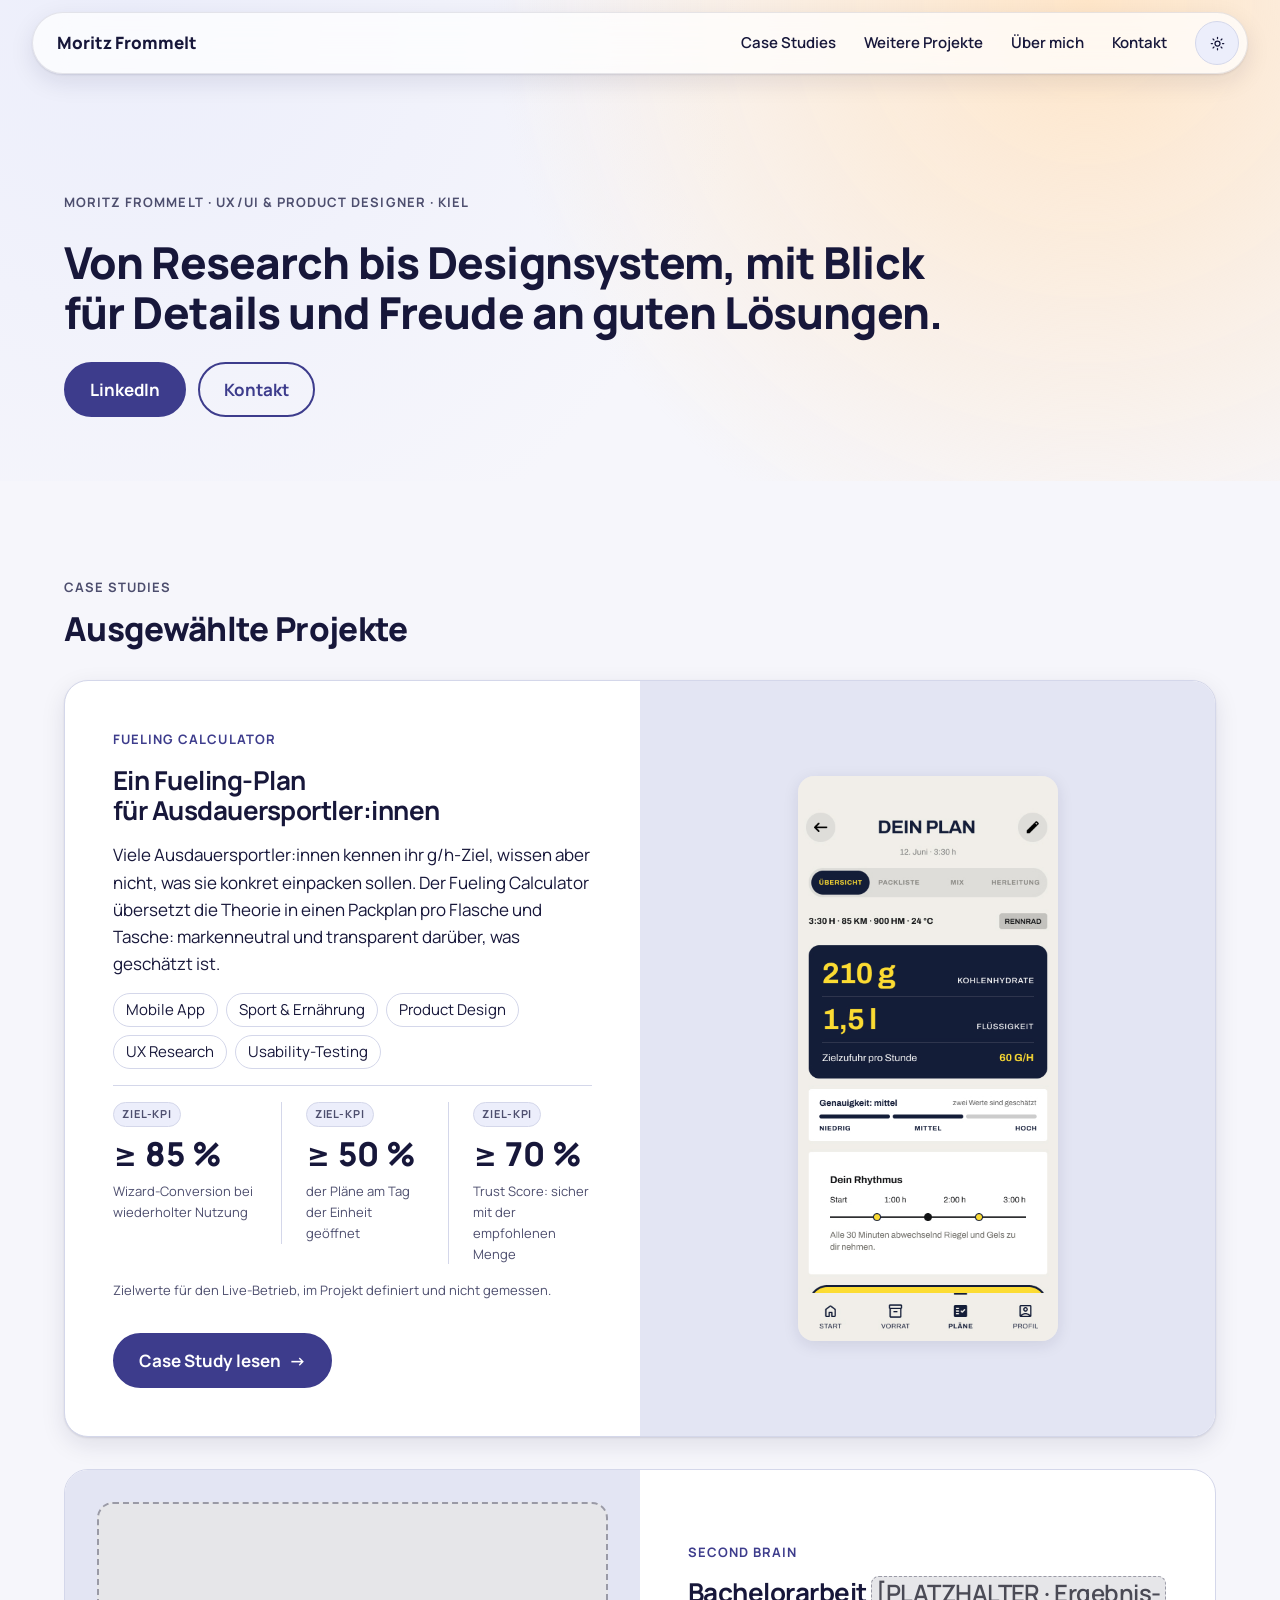
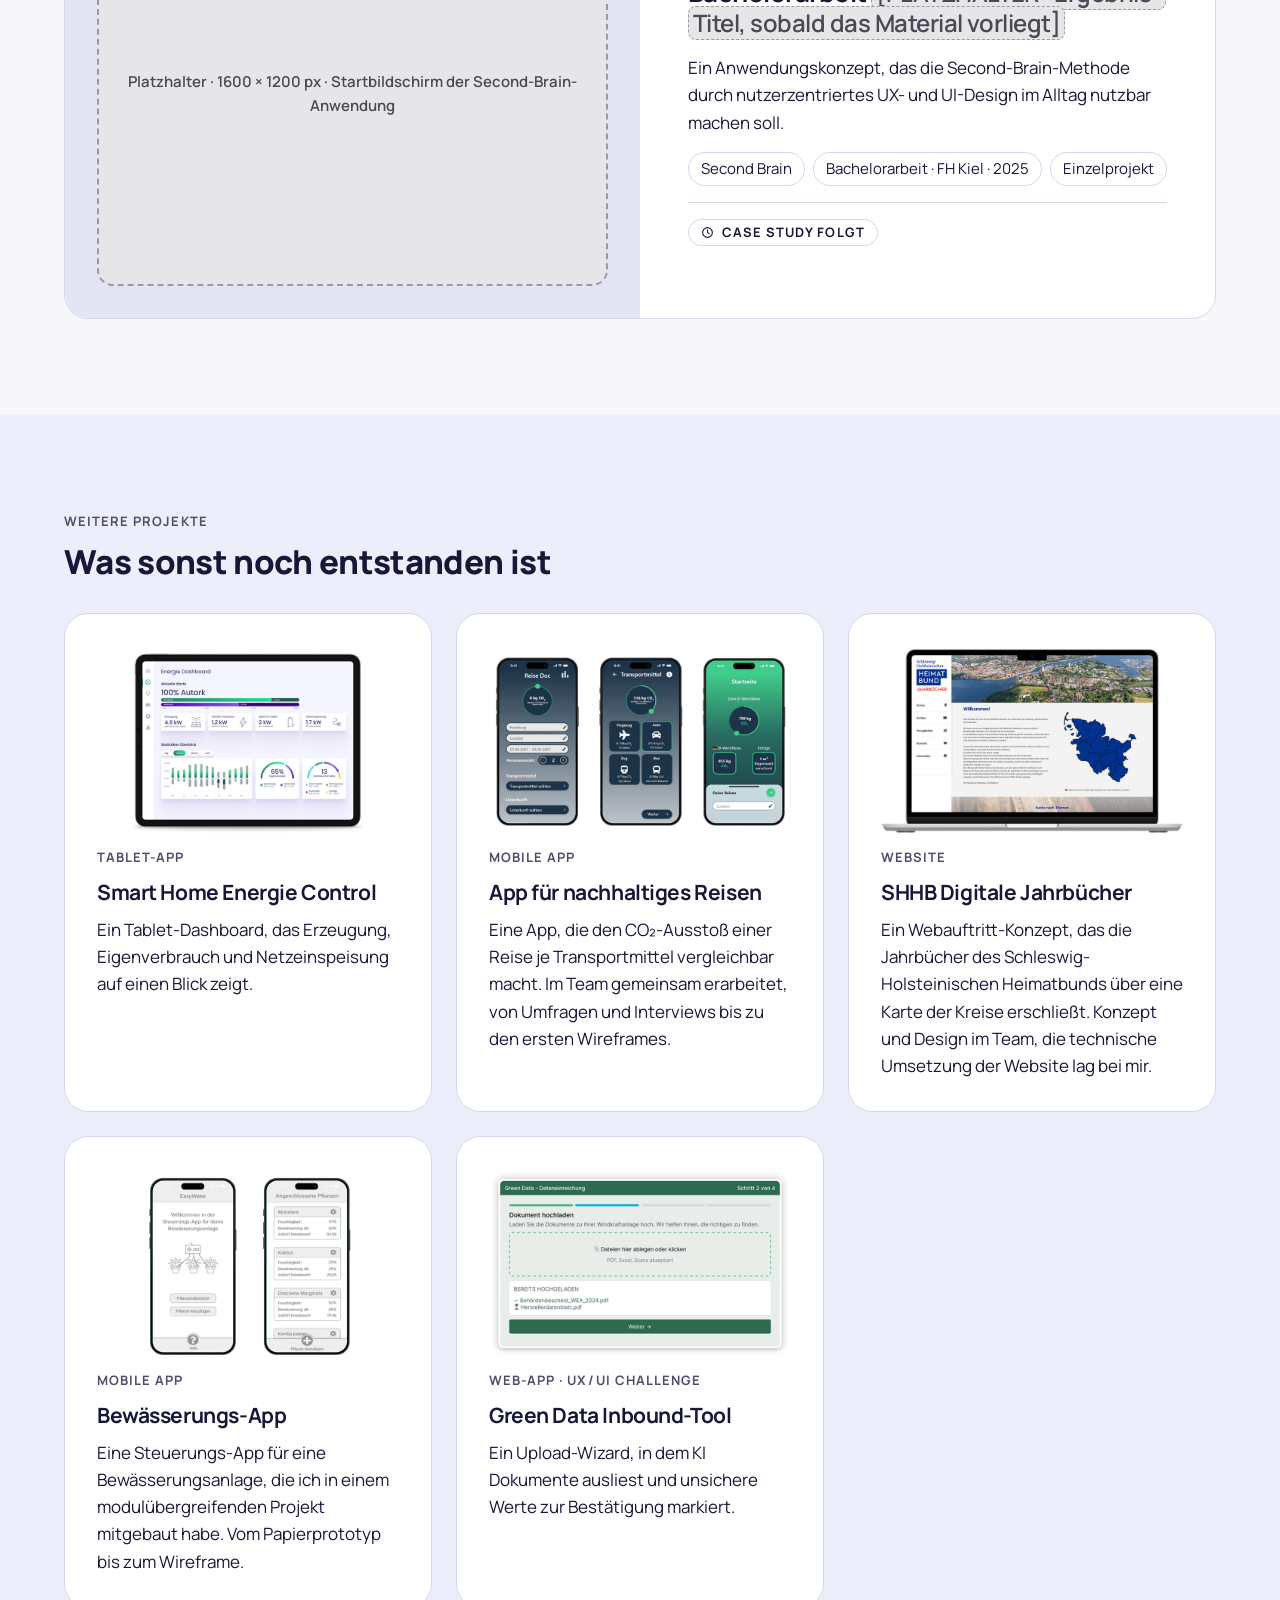
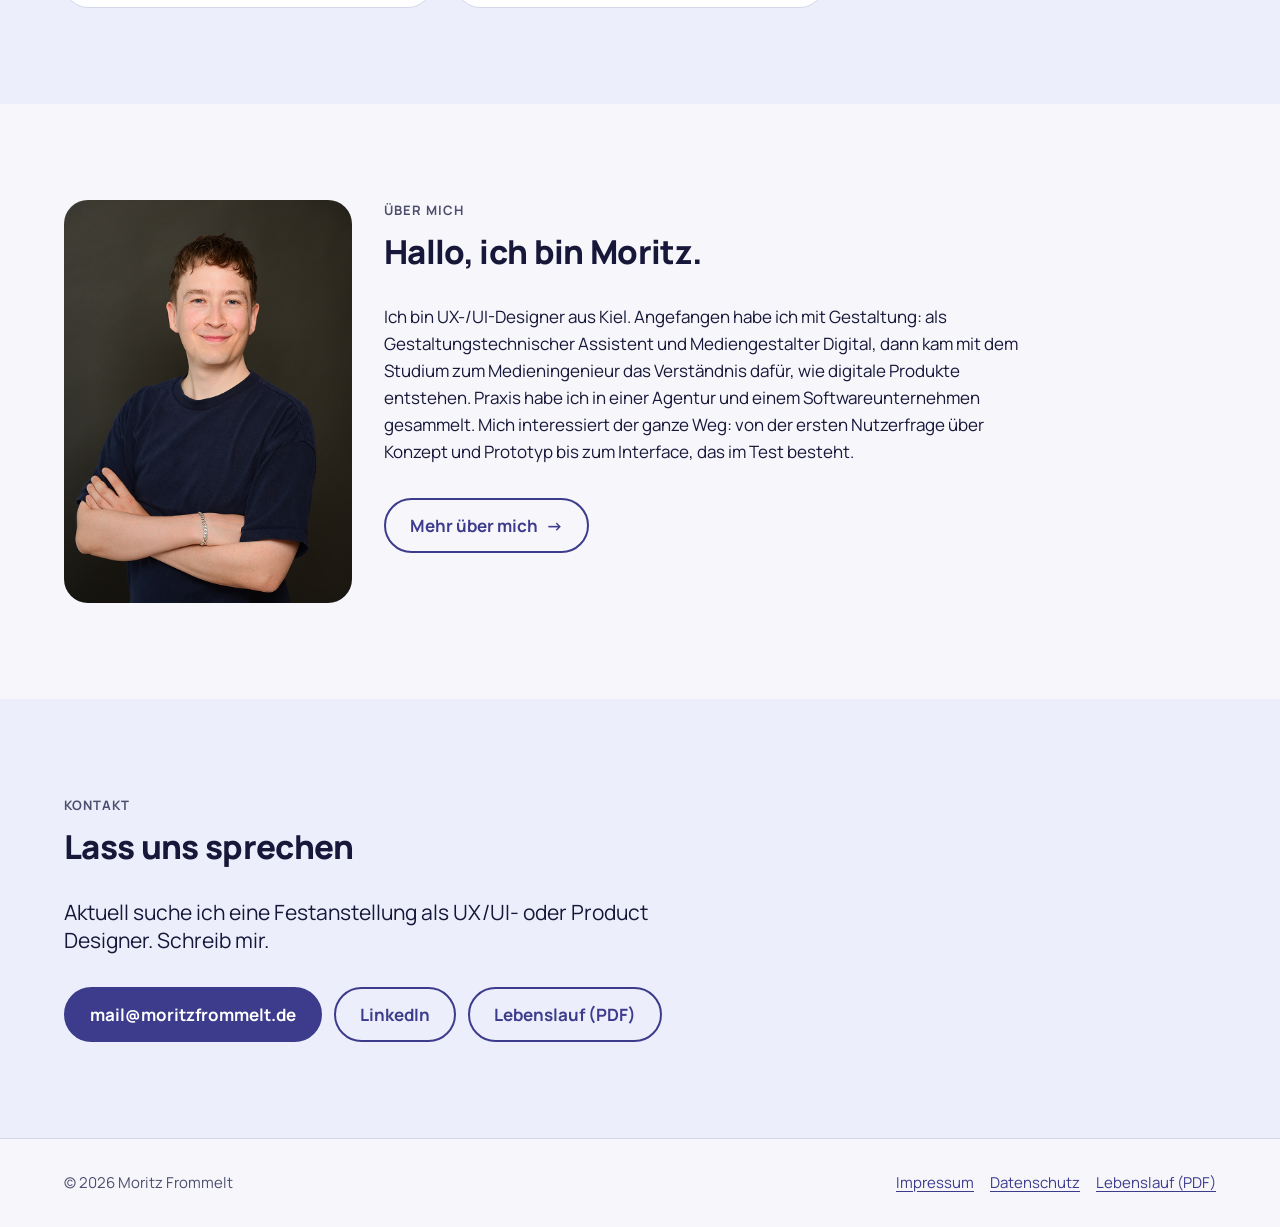
==== index.html @ ea1c7a01 "Erster Uploade" ====
<!doctype html>
<html lang="de">
<head>
  <meta charset="utf-8">
  <meta name="viewport" content="width=device-width, initial-scale=1">
  <title>UX/UI & Product Designer aus Kiel</title>
  <meta name="description" content="Portfolio von Moritz Frommelt, UX/UI- und Product Designer aus Kiel: Case Study Fueling Calculator, Bachelorarbeit Second Brain und weitere Arbeiten.">
  <meta name="color-scheme" content="light dark">
  <link rel="stylesheet" href="style.css">
  <script>
    try {
      var t = localStorage.getItem('theme');
      if (t !== 'light' && t !== 'dark') {
        t = window.matchMedia('(prefers-color-scheme: dark)').matches ? 'dark' : 'light';
      }
      document.documentElement.setAttribute('data-theme', t);
    } catch (e) {}
  </script>
</head>
<body>
  <a class="skip-link" href="#inhalt">Zum Inhalt springen</a>

  <!-- S1 · Kopfzeile -->
  <div class="hero-zone">
  <header class="site-header">
    <div class="site-header__bar">
      <a class="site-header__name" href="index.html">Moritz Frommelt</a>
      <nav class="site-nav" aria-label="Hauptnavigation">
        <ul>
          <li><a href="#cases">Case Studies</a></li>
          <li><a href="#weitere-projekte">Weitere Projekte</a></li>
          <li><a href="ueber-mich.html">Über mich</a></li>
          <li><a href="#kontakt">Kontakt</a></li>
        </ul>
      </nav>
      <button class="theme-toggle" type="button" hidden aria-pressed="false">
        <svg class="theme-toggle__icon-light" viewBox="0 0 24 24" fill="none" stroke="currentColor" stroke-width="2" stroke-linecap="round" aria-hidden="true"><circle cx="12" cy="12" r="4"/><path d="M12 2v2M12 20v2M4.9 4.9l1.4 1.4M17.7 17.7l1.4 1.4M2 12h2M20 12h2M4.9 19.1l1.4-1.4M17.7 6.3l1.4-1.4"/></svg>
        <svg class="theme-toggle__icon-dark" viewBox="0 0 24 24" fill="none" stroke="currentColor" stroke-width="2" stroke-linecap="round" stroke-linejoin="round" aria-hidden="true"><path d="M21 12.8A9 9 0 1 1 11.2 3a7 7 0 0 0 9.8 9.8z"/></svg>
        <span class="theme-toggle__label visually-hidden">Hell</span>
      </button>
    </div>
  </header>

    <!-- S2 · Einstieg -->
    <section class="hero" aria-labelledby="hero-titel">
      <div class="container hero__inner">
        <span class="eyebrow">Moritz Frommelt · UX/UI &amp; Product Designer · Kiel</span>
        <h1 id="hero-titel">Von Research bis Designsystem, mit Blick für Details und Freude an guten Lösungen.</h1>
        <div class="hero__actions">
          <a class="button button--primary" href="https://www.linkedin.com/in/moritzfrommelt" target="_blank" rel="noopener">LinkedIn</a>
          <a class="button button--secondary" href="#kontakt">Kontakt</a>
        </div>
      </div>
    </section>
  </div>

  <main id="inhalt">

    <!-- S3 · Case Studies -->
    <section class="section" id="cases" aria-labelledby="cases-titel">
      <div class="container">
        <div class="section__head">
          <span class="eyebrow">Case Studies</span>
          <h2 id="cases-titel">Ausgewählte Projekte</h2>
        </div>

        <div class="stack-lg">
          <article class="case-card">
            <div class="case-card__content">
              <span class="eyebrow eyebrow--accent">Fueling Calculator</span>
              <h3><a href="case-fueling-calculator.html">Ein Fueling-Plan für Ausdauersportler:innen</a></h3>
              <p>Viele Ausdauersportler:innen kennen ihr g/h-Ziel, wissen aber nicht, was
sie konkret einpacken sollen. Der Fueling Calculator übersetzt die Theorie
in einen Packplan pro Flasche und Tasche: markenneutral und transparent
darüber, was geschätzt ist.</p>
              <ul class="inline-list" aria-label="Merkmale">
                <li>Mobile App</li>
                <li>Sport &amp; Ernährung</li>
                <li>Product Design</li>
                <li>UX Research</li>
                <li>Usability-Testing</li>      
                
              </ul>
              <hr class="case-card__divider">
              <dl class="case-stats">
                <div class="case-stats__item">
                  <span class="tag tag--kpi">Ziel-KPI</span>
                  <dt>≥&nbsp;85&nbsp;%</dt>
                  <dd>Wizard-Conversion bei wiederholter Nutzung</dd>
                </div>
                <div class="case-stats__item">
                  <span class="tag tag--kpi">Ziel-KPI</span>
                  <dt>≥&nbsp;50&nbsp;%</dt>
                  <dd>der Pläne am Tag der Einheit geöffnet</dd>
                </div>
                <div class="case-stats__item">
                  <span class="tag tag--kpi">Ziel-KPI</span>
                  <dt>≥&nbsp;70&nbsp;%</dt>
                  <dd>Trust Score: sicher mit der empfohlenen Menge</dd>
                </div>
              </dl>
              <p class="case-stats__note">Zielwerte für den Live-Betrieb, im Projekt definiert und nicht gemessen.</p>
              <p><a class="button button--primary" href="case-fueling-calculator.html">Case Study lesen <span aria-hidden="true">→</span></a></p>
            </div>
            <div class="case-card__media">
              <img class="screen" src="media/MF2%20–%20Plan%20–%20Übersicht.jpg" width="390" height="848" loading="lazy" decoding="async"
                   alt="Plan-Übersicht der App: 210 g Kohlenhydrate und 1,5 l Flüssigkeit für eine Tour von 3:30 Stunden, Genauigkeit mittel">
            </div>
          </article>

          <article class="case-card case-card--teaser case-card--reverse">
            <div class="case-card__content">
              <span class="eyebrow eyebrow--accent">Second Brain</span>
              <h3>Bachelorarbeit <span class="ph">[PLATZHALTER · Ergebnis-Titel, sobald das Material vorliegt]</span></h3>
              <p>Ein Anwendungskonzept, das die Second-Brain-Methode durch nutzerzentriertes UX- und UI-Design im Alltag nutzbar machen soll.</p>
              <ul class="inline-list" aria-label="Merkmale">
                <li>Second Brain</li>
                <li>Bachelorarbeit · FH Kiel · 2025</li>
                <li>Einzelprojekt</li>
              </ul>
              <hr class="case-card__divider">
              <p class="muted"><span class="tag tag--status"><svg viewBox="0 0 24 24" fill="none" stroke="currentColor" stroke-width="2" stroke-linecap="round" aria-hidden="true"><circle cx="12" cy="12" r="9"/><path d="M12 7v5l3 2"/></svg>Case Study folgt</span></p>
            </div>
            <div class="case-card__media">
              <div class="ph-img" style="--ph-ratio: 4 / 3">Platzhalter · 1600 × 1200 px · Startbildschirm der Second-Brain-Anwendung</div>
            </div>
          </article>
        </div>
      </div>
    </section>

    <!-- S4 · Weitere Projekte -->
    <section class="section section--tint" id="weitere-projekte" aria-labelledby="arbeiten-titel">
      <div class="container">
        <div class="section__head">
          <span class="eyebrow">Weitere Projekte</span>
          <h2 id="arbeiten-titel">Was sonst noch entstanden ist</h2>
        </div>

        <div class="grid grid--3">
          <article class="card work-tile">
            <img src="media/tile-smart-home-energie.png" width="800" height="500" loading="lazy" decoding="async"
                 alt="Tablet-Dashboard „Energie Dashboard“: 100 % autark, mit Kacheln zu Erzeugung, Verbrauch, Speicher und Netzeinspeisung sowie einer Wochenstatistik">
            <span class="eyebrow">Tablet-App</span>
            <h3>Smart Home Energie Control</h3>
            <p>Ein Tablet-Dashboard, das Erzeugung, Eigenverbrauch und Netzeinspeisung auf einen Blick zeigt.</p>
          </article>

          <article class="card work-tile">
            <img src="media/tile-reise-app.png" width="800" height="500" loading="lazy" decoding="async"
                 alt="Drei Screens der Reise-App: CO₂-Rechner „Reise Doc“, Auswahl des Transportmittels und Startseite mit Reiseübersicht">
            <span class="eyebrow">Mobile App</span>
            <h3>App für nachhaltiges Reisen</h3>
            <p>Eine App, die den CO₂-Ausstoß einer Reise je Transportmittel vergleichbar macht. Im Team gemeinsam erarbeitet, von Umfragen und Interviews bis zu den ersten Wireframes.</p>
          </article>

          <article class="card work-tile">
            <img src="media/tile-shhb-jahrbuecher.png" width="800" height="500" loading="lazy" decoding="async"
                 alt="Startseite der SHHB-Jahrbücher-Website mit Luftbildbanner und einer klickbaren Karte der Kreise Schleswig-Holsteins">
            <span class="eyebrow">Website</span>
            <h3>SHHB Digitale Jahrbücher</h3>
            <p>Ein Webauftritt-Konzept, das die Jahrbücher des Schleswig-Holsteinischen Heimatbunds über eine Karte der Kreise erschließt. Konzept und Design im Team, die technische Umsetzung der Website lag bei mir.</p>
          </article>

          <article class="card work-tile">
            <img src="media/tile-bewaesserung-app.png" width="800" height="500" loading="lazy" decoding="async"
                 alt="Zwei Wireframe-Screens der App EasyWater: Startseite der Steuerungs-App und Liste der angeschlossenen Pflanzen mit Feuchtigkeitswerten">
            <span class="eyebrow">Mobile App</span>
            <h3>Bewässerungs-App</h3>
            <p>Eine Steuerungs-App für eine Bewässerungsanlage, die ich in einem modulübergreifenden Projekt mitgebaut habe. Vom Papierprototyp bis zum Wireframe.</p>
          </article>

          <article class="card work-tile">
            <img src="media/tile-green-data.png" width="800" height="500" loading="lazy" decoding="async"
                 alt="Upload-Wizard von Green Data, Schritt 2 von 4: Dokumente zur Windkraftanlage hochladen, zwei Dateien sind bereits hinterlegt">
            <span class="eyebrow">Web-App · UX/UI Challenge</span>
            <h3>Green Data Inbound-Tool</h3>
            <p>Ein Upload-Wizard, in dem KI Dokumente ausliest und unsichere Werte zur Bestätigung markiert.</p>
          </article>
        </div>
      </div>
    </section>

    <!-- S5 · Über mich -->
    <section class="section" id="ueber-mich" aria-labelledby="ueber-titel">
      <div class="container about">
        <img class="about__portrait" src="media/profil/pb_komprimiert_v3.jpg" width="412" height="577" loading="lazy" decoding="async"
             alt="Moritz Frommelt, lächelnd, mit verschränkten Armen vor dunklem Hintergrund">
        <div class="stack-lg">
          <div class="section__head">
            <span class="eyebrow">Über mich</span>
            <h2 id="ueber-titel">Hallo, ich bin Moritz.</h2>
          </div>
          <p>Ich bin UX-/UI-Designer aus Kiel. Angefangen habe ich mit Gestaltung: als Gestaltungstechnischer Assistent und Mediengestalter Digital, dann kam mit dem Studium zum Medieningenieur das Verständnis dafür, wie digitale Produkte entstehen. Praxis habe ich in einer Agentur und einem Softwareunternehmen gesammelt. Mich interessiert der ganze Weg: von der ersten Nutzerfrage über Konzept und Prototyp bis zum Interface, das im Test besteht.</p>
          <p><a class="button button--secondary" href="ueber-mich.html">Mehr über mich <span aria-hidden="true">→</span></a></p>
        </div>
      </div>
    </section>

    <!-- S7 · Kontakt -->
    <section class="section section--tint" id="kontakt" aria-labelledby="kontakt-titel">
      <div class="container contact stack-lg">
        <div class="section__head">
          <span class="eyebrow">Kontakt</span>
          <h2 id="kontakt-titel">Lass uns sprechen</h2>
        </div>
        <p class="lead">Aktuell suche ich eine Festanstellung als UX/UI- oder Product Designer. Schreib mir.</p>
        <div class="contact__links">
          <a class="button button--primary" href="mailto:mail@moritzfrommelt.de">mail@moritzfrommelt.de</a>
          <a class="button button--secondary" href="https://www.linkedin.com/in/moritzfrommelt" target="_blank" rel="noopener">LinkedIn</a>
          <a class="button button--secondary" href="unterlagen/Lebenslauf_Moritz-Frommelt_final.pdf">Lebenslauf (PDF)</a>
        </div>
      </div>
    </section>
  </main>

  <!-- S8 · Fußzeile -->
  <footer class="site-footer">
    <div class="container site-footer__inner">
      <p>© 2026 Moritz Frommelt</p>
      <ul>
        <li><a href="impressum.html">Impressum</a></li>
        <li><a href="datenschutz.html">Datenschutz</a></li>
        <li><a href="unterlagen/Lebenslauf_Moritz-Frommelt_final.pdf">Lebenslauf (PDF)</a></li>
      </ul>
    </div>
  </footer>

  <script>
    (function () {
      var root = document.documentElement;
      var button = document.querySelector('.theme-toggle');
      if (!button) return;
      var label = button.querySelector('.theme-toggle__label');
      function apply(theme) {
        root.setAttribute('data-theme', theme);
        var dark = theme === 'dark';
        button.setAttribute('aria-pressed', String(dark));
        label.textContent = dark ? 'Dunkel' : 'Hell';
        button.setAttribute('aria-label', 'Farbmodus: ' + (dark ? 'Dunkel' : 'Hell') + '. Umschalten');
      }
      apply(root.getAttribute('data-theme') === 'dark' ? 'dark' : 'light');
      button.hidden = false;
      button.addEventListener('click', function () {
        var next = root.getAttribute('data-theme') === 'dark' ? 'light' : 'dark';
        apply(next);
        try { localStorage.setItem('theme', next); } catch (e) {}
      });
    })();
  </script>
</body>
</html>
---- style.css ----
/* ==========================================================================
   Portfolio Moritz Frommelt – style.css
   1. Variablen (alle Werte stehen nur hier)
   2. Schrift
   3. Grundlagen
   4. Layout
   5. Komponenten
   6. Seiten-Abschnitte
   7. Platzhalter
   8. Bewegung und Transparenz
   Hinweis: Media Queries können keine Variablen lesen – Breakpoints stehen
   deshalb als Zahl in der Query (40em = 640 px, 60em = 960 px).
   ========================================================================== */

/* 1 · Variablen ----------------------------------------------------------- */
:root {
  color-scheme: light;

  /* Farben – Light */
  --color-bg: #F6F6FB;
  --color-surface: #FFFFFF;
  --color-surface-tint: #ECEEFB;
  --color-stage: #E3E5F3;
  --color-text: #17173A;
  --color-text-muted: #4D4E6E;
  --color-primary: #3D3C8C;
  --color-on-primary: #FFFFFF;
  --color-accent: #FFB45E;
  --color-on-accent: #17173A;
  --color-accent-soft: #FFE6C9;
  --color-glow-accent: var(--color-accent-soft);
  --color-glow-primary: var(--color-surface-tint);
  --color-border: #D4D7EA;
  --color-placeholder: #E6E6E9;
  --color-placeholder-text: #4A4A55;
  --color-placeholder-border: #9A9AA6;
  --color-glass: rgb(255 255 255 / 0.72);
  --color-glass-border: rgb(23 23 58 / 0.10);
  --color-shadow: rgb(23 23 58 / 0.10);

  /* Schrift */
  --font-sans: "Manrope", system-ui, -apple-system, "Segoe UI", Roboto, sans-serif;
  --weight-regular: 400;
  --weight-medium: 500;
  --weight-semibold: 600;
  --weight-bold: 700;
  --weight-extrabold: 800;

  --text-xs: 0.8125rem;
  --text-sm: 0.9375rem;
  --text-base: 1.0625rem;
  --text-lg: 1.3125rem;
  --text-xl: 1.625rem;
  --text-2xs: 0.6875rem;
  --text-2xl: clamp(1.75rem, 4vw, 2.0625rem);
  --text-3xl: clamp(2.125rem, 6vw, 3.25rem);
  --text-hero: clamp(1.75rem, 4.5vw, 2.75rem);
  --text-stat: clamp(2.5rem, 7vw, 3.5rem);

  --leading-tight: 1.15;
  --leading-snug: 1.35;
  --leading-body: 1.6;
  --tracking-caps: 0.08em;
  --tracking-tight: -0.02em;

  /* Abstände (4er-Raster) */
  --space-1: 0.25rem;
  --space-2: 0.5rem;
  --space-3: 0.75rem;
  --space-4: 1rem;
  --space-5: 1.5rem;
  --space-6: 2rem;
  --space-7: 3rem;
  --space-8: 4rem;
  --space-9: 6rem;
  --space-10: 8rem;

  /* Radien */
  --radius-sm: 0.5rem;
  --radius-md: 1rem;
  --radius-lg: 1.5rem;
  --radius-pill: 999px;

  /* Linien, Schatten, Glas */
  --border-width: 1px;
  --border-width-strong: 2px;
  --focus-width: 3px;
  --focus-offset: 3px;
  --shadow-card: 0 1px 2px var(--color-shadow), 0 8px 24px var(--color-shadow);
  --shadow-screen: 0 4px 16px var(--color-shadow);
  --blur-glass: 16px;
  --shadow-glow: none;

  /* Layout */
  --width-text: 40rem;
  --width-content: 72rem;
  --width-header: 80rem;
  --width-screen: 16.25rem;
  --width-portrait: 18rem;
  --width-avatar: 6rem;
  --size-icon: 1em;
  --size-toggle: 2.75rem;
  --gutter: var(--space-4);
  --header-offset: 6rem;
  --width-timeline-label: 11rem;
  --width-turn-label: 13rem;
  --text-ph: 0.92em;
  --glow-size: 50%;

  /* Bewegung */
  --duration-fast: 150ms;
  --easing: ease-out;
}

/* Farben – Dark (Systemeinstellung, solange nichts gewählt ist) */
@media (prefers-color-scheme: dark) {
  :root:not([data-theme="light"]) {
    color-scheme: dark;
    --color-bg: #0B0B10;
    --color-surface: #16161D;
    --color-surface-tint: #1E1E27;
    --color-stage: #1C1C24;
    --color-text: #F3F3F7;
    --color-text-muted: #A9A9B8;
    --color-primary: #8583FF;
    --color-on-primary: #0B0B10;
    --color-accent: #FFB45E;
    --color-on-accent: #17173A;
    --color-accent-soft: #3B2B33;
    --color-glow-accent: rgb(255 180 94 / 0.20);
    --color-glow-primary: rgb(133 131 255 / 0.18);
    --color-border: #2A2A35;
    --color-placeholder: #202027;
    --color-placeholder-text: #C9C9D2;
    --color-placeholder-border: #5A5A66;
    --color-glass: rgb(15 15 20 / 0.72);
    --color-glass-border: rgb(255 255 255 / 0.14);
    --color-shadow: rgb(0 0 0 / 0.5);
    --shadow-glow: 0 0 32px rgb(133 131 255 / 0.35);
  }
}

/* Farben – Dark (manuell gewählt) */
:root[data-theme="dark"] {
  color-scheme: dark;
  --color-bg: #0B0B10;
  --color-surface: #16161D;
  --color-surface-tint: #1E1E27;
  --color-stage: #1C1C24;
  --color-text: #F3F3F7;
  --color-text-muted: #A9A9B8;
  --color-primary: #8583FF;
  --color-on-primary: #0B0B10;
  --color-accent: #FFB45E;
  --color-on-accent: #17173A;
  --color-accent-soft: #3B2B33;
  --color-glow-accent: rgb(255 180 94 / 0.20);
  --color-glow-primary: rgb(133 131 255 / 0.18);
  --color-border: #2A2A35;
  --color-placeholder: #202027;
  --color-placeholder-text: #C9C9D2;
  --color-placeholder-border: #5A5A66;
  --color-glass: rgb(15 15 20 / 0.72);
  --color-glass-border: rgb(255 255 255 / 0.14);
  --color-shadow: rgb(0 0 0 / 0.5);
  --shadow-glow: 0 0 32px rgb(133 131 255 / 0.35);
}

@media (min-width: 40em) {
  :root { --gutter: var(--space-6); }
}

/* 2 · Schrift ------------------------------------------------------------- */
@font-face {
  font-family: "Manrope";
  src: url("media/fonts/Manrope-Regular.ttf") format("truetype");
  font-weight: 400;
  font-display: swap;
}
@font-face {
  font-family: "Manrope";
  src: url("media/fonts/Manrope-Medium.ttf") format("truetype");
  font-weight: 500;
  font-display: swap;
}
@font-face {
  font-family: "Manrope";
  src: url("media/fonts/Manrope-SemiBold.ttf") format("truetype");
  font-weight: 600;
  font-display: swap;
}
@font-face {
  font-family: "Manrope";
  src: url("media/fonts/Manrope-Bold.ttf") format("truetype");
  font-weight: 700;
  font-display: swap;
}
@font-face {
  font-family: "Manrope";
  src: url("media/fonts/Manrope-ExtraBold.ttf") format("truetype");
  font-weight: 800;
  font-display: swap;
}

/* 3 · Grundlagen ---------------------------------------------------------- */
*,
*::before,
*::after { box-sizing: border-box; }

html {
  scroll-behavior: smooth;
  scroll-padding-top: var(--header-offset);
  -webkit-text-size-adjust: 100%;
}

body {
  margin: 0;
  background: var(--color-bg);
  color: var(--color-text);
  font-family: var(--font-sans);
  font-size: var(--text-base);
  font-weight: var(--weight-regular);
  line-height: var(--leading-body);
  overflow-wrap: break-word;
  hyphens: auto;
}

h1, h2, h3, h4 {
  margin: 0;
  line-height: var(--leading-tight);
  letter-spacing: var(--tracking-tight);
  font-weight: var(--weight-extrabold);
  text-wrap: balance;
}
h1 { font-size: var(--text-3xl); }
h2 { font-size: var(--text-2xl); }
h3 { font-size: var(--text-xl); font-weight: var(--weight-bold); }
h4 { font-size: var(--text-lg); font-weight: var(--weight-bold); }

p { margin: 0; max-width: var(--width-text); }
p + p { margin-top: var(--space-4); }

img, svg { display: block; max-width: 100%; height: auto; }

a { color: var(--color-primary); text-underline-offset: 0.2em; }
a:hover { text-decoration-thickness: var(--border-width-strong); }

:focus-visible {
  outline: var(--focus-width) solid var(--color-primary);
  outline-offset: var(--focus-offset);
  border-radius: var(--radius-sm);
}

ul { margin: 0; padding-left: var(--space-5); }

.visually-hidden {
  position: absolute;
  width: 1px;
  height: 1px;
  overflow: hidden;
  clip-path: inset(50%);
  white-space: nowrap;
}

.skip-link {
  position: absolute;
  left: var(--space-4);
  top: var(--space-4);
  z-index: 100;
  padding: var(--space-3) var(--space-5);
  background: var(--color-primary);
  color: var(--color-on-primary);
  font-weight: var(--weight-bold);
  border-radius: var(--radius-pill);
  transform: translateY(-200%);
}
.skip-link:focus { transform: none; }

/* 4 · Layout -------------------------------------------------------------- */
.container {
  width: 100%;
  max-width: calc(var(--width-content) + 2 * var(--gutter));
  margin-inline: auto;
  padding-inline: var(--gutter);
}

.section { padding-block: var(--space-8); }
.section--tint { background: var(--color-surface-tint); }
.section__head { margin-bottom: var(--space-6); }
.section__head > * + * { margin-top: var(--space-3); }

.stack > * + * { margin-top: var(--space-4); }
.stack-lg > * + * { margin-top: var(--space-6); }

.grid { display: grid; gap: var(--space-5); grid-template-columns: minmax(0, 1fr); }

/* Einspaltige Raster dürfen nie breiter als der Bildschirm werden */
.case-card, .about, .persona, .turn, .turn__row, .meta, .glance dl, .timeline li, .screens { grid-template-columns: minmax(0, 1fr); }

@media (min-width: 40em) {
  .grid--2 { grid-template-columns: repeat(2, minmax(0, 1fr)); }
  .grid--3 { grid-template-columns: repeat(2, minmax(0, 1fr)); }
}
@media (min-width: 60em) {
  .section { padding-block: var(--space-9); }
  .grid--3 { grid-template-columns: repeat(3, minmax(0, 1fr)); }
}

/* 5 · Komponenten --------------------------------------------------------- */

/* Kopfzeile mit Glas */
.site-header {
  position: relative;
  z-index: 50;
  width: 100%;
  max-width: calc(var(--width-header) + 2 * var(--gutter));
  margin-inline: auto;
  padding-inline: var(--gutter);
}
.site-header__bar {
  display: flex;
  flex-wrap: wrap;
  align-items: center;
  gap: var(--space-2) var(--space-4);
  padding: var(--space-2) var(--space-2) var(--space-2) var(--space-5);
  background: var(--color-glass);
  border: var(--border-width) solid var(--color-glass-border);
  border-radius: var(--radius-lg);
  box-shadow: var(--shadow-card);
  -webkit-backdrop-filter: blur(var(--blur-glass));
  backdrop-filter: blur(var(--blur-glass));
}
.site-header__name {
  font-weight: var(--weight-extrabold);
  color: var(--color-text);
  text-decoration: none;
  margin-right: auto;
}
.site-nav { order: 3; width: 100%; }
.site-nav ul {
  display: flex;
  gap: var(--space-1);
  list-style: none;
  padding: 0;
  overflow-x: auto;
}
.site-nav a {
  display: inline-block;
  padding: var(--space-2) var(--space-3);
  color: var(--color-text);
  font-size: var(--text-sm);
  font-weight: var(--weight-semibold);
  text-decoration: none;
  white-space: nowrap;
  border-radius: var(--radius-pill);
}
.site-nav a:hover { background: var(--color-surface-tint); }
.site-nav a[aria-current="page"] {
  text-decoration: underline;
  text-decoration-thickness: var(--border-width-strong);
  text-underline-offset: 0.2em;
}

@media (min-width: 60em) {
  /* fixed statt sticky: eine sticky-Kachel bleibt nur innerhalb ihres
     Elternelements haften – die Hero-Zone ist dafür zu kurz. Fixed löst
     den Header vollständig aus dem Fluss, unabhängig von deren Höhe. */
  .site-header { position: fixed; top: var(--space-3); left: 0; right: 0; }
  .site-header__bar { border-radius: var(--radius-pill); flex-wrap: nowrap; }
  .site-nav { order: 0; width: auto; }
}

/* Modus-Schalter: Symbol und Text */
.theme-toggle {
  display: inline-flex;
  align-items: center;
  justify-content: center;
  width: var(--size-toggle);
  height: var(--size-toggle);
  padding: 0;
  font: inherit;
  font-size: var(--text-sm);
  font-weight: var(--weight-semibold);
  color: var(--color-text);
  background: var(--color-surface-tint);
  border: var(--border-width) solid var(--color-border);
  border-radius: var(--radius-pill);
  cursor: pointer;
}
.theme-toggle svg { width: var(--size-icon); height: var(--size-icon); }
.theme-toggle__icon-dark { display: none; }
:root[data-theme="dark"] .theme-toggle__icon-dark { display: block; }
:root[data-theme="dark"] .theme-toggle__icon-light { display: none; }

/* Buttons */
.button {
  display: inline-flex;
  align-items: center;
  gap: var(--space-2);
  padding: var(--space-3) var(--space-5);
  font-weight: var(--weight-bold);
  text-decoration: none;
  border-radius: var(--radius-pill);
  border: var(--border-width-strong) solid var(--color-primary);
}
.button--primary { background: var(--color-primary); color: var(--color-on-primary); box-shadow: var(--shadow-glow); }
.button--secondary { background: transparent; color: var(--color-primary); }
.button:hover { text-decoration: underline; }

/* Überzeile */
.eyebrow {
  display: block;
  font-size: var(--text-xs);
  font-weight: var(--weight-bold);
  letter-spacing: var(--tracking-caps);
  text-transform: uppercase;
  color: var(--color-text-muted);
}
.eyebrow--accent { color: var(--color-primary); }

.lead { font-size: var(--text-lg); line-height: var(--leading-snug); }
.muted { color: var(--color-text-muted); }

/* Herkunfts-Etiketten: Symbol + Wort, nie nur Farbe */
.tag {
  display: inline-flex;
  align-items: center;
  gap: var(--space-2);
  padding: var(--space-1) var(--space-3);
  font-size: var(--text-xs);
  font-weight: var(--weight-bold);
  letter-spacing: var(--tracking-caps);
  text-transform: uppercase;
  line-height: var(--leading-snug);
  border-radius: var(--radius-pill);
  border: var(--border-width) solid var(--color-border);
  background: var(--color-surface-tint);
  color: var(--color-text);
  -webkit-hyphens: none;
  hyphens: none;
}
.tag svg { width: var(--size-icon); height: var(--size-icon); flex: none; }
.tag { flex-wrap: wrap; max-width: 100%; }
.tag__detail { min-width: 0; }
.tag__detail { font-weight: var(--weight-medium); text-transform: none; letter-spacing: normal; }
.tag--decision { background: var(--color-primary); color: var(--color-on-primary); border-color: var(--color-primary); }
.tag--rejected { background: transparent; border-style: dashed; color: var(--color-text-muted); }
.tag--finding { background: var(--color-accent); color: var(--color-on-accent); border-color: var(--color-accent); }
.tag--status { background: transparent; }

.tag-list { display: flex; flex-wrap: wrap; gap: var(--space-2); list-style: none; padding: 0; }

/* Karten */
.card {
  background: var(--color-surface);
  border: var(--border-width) solid var(--color-border);
  border-radius: var(--radius-lg);
  padding: var(--space-5);
}
@media (min-width: 40em) { .card { padding: var(--space-6); } }
.card--shadow { box-shadow: var(--shadow-card); }

/* Bühne für App-Screens */
.stage {
  background: var(--color-stage);
  border-radius: var(--radius-md);
  padding: var(--space-5);
  display: flex;
  flex-wrap: wrap;
  justify-content: center;
  align-items: flex-start;
  gap: var(--space-5);
}
.stage--wide { padding: var(--space-4); }
.screen {
  width: var(--width-screen);
  max-width: 100%;
  border-radius: var(--radius-md);
  box-shadow: var(--shadow-screen);
}

/* Bild mit Kontextsatz */
.figure { margin: 0; }
.figure img { border-radius: var(--radius-md); }
.figure__caption {
  margin-top: var(--space-3);
  font-size: var(--text-sm);
  color: var(--color-text-muted);
  max-width: var(--width-text);
}
.figure__caption strong { color: var(--color-text); }

/* Kennzahl */
.stat__value {
  display: block;
  font-size: var(--text-stat);
  font-weight: var(--weight-extrabold);
  line-height: var(--leading-tight);
  letter-spacing: var(--tracking-tight);
  color: var(--color-primary);
}
.stat__label { display: block; margin-top: var(--space-2); max-width: var(--width-text); }

/* Meta-Liste (Rolle, Zeitraum …) */
.meta {
  display: grid;
  gap: var(--space-4);
  margin: 0;
}
@media (min-width: 40em) { .meta { grid-template-columns: repeat(2, minmax(0, 1fr)); } }
@media (min-width: 60em) { .meta { grid-template-columns: repeat(4, minmax(0, 1fr)); } }
.meta dt {
  font-size: var(--text-xs);
  font-weight: var(--weight-bold);
  letter-spacing: var(--tracking-caps);
  text-transform: uppercase;
  color: var(--color-text-muted);
}
.meta dd { margin: var(--space-1) 0 0; font-weight: var(--weight-semibold); }

/* 6 · Seiten-Abschnitte --------------------------------------------------- */

/* Kopfzeile + Einstieg: eine gemeinsame Fläche, der Verlauf endet, wo sie endet */
.hero-zone {
  position: relative;
  padding-top: var(--space-3);
  background:
    radial-gradient(circle at 85% 0%, var(--color-glow-accent), transparent var(--glow-size)),
    radial-gradient(circle at 10% 0%, var(--color-glow-primary), transparent var(--glow-size));
}
@media (min-width: 60em) {
  /* Der Header ist ab hier fixed und nimmt keinen Platz im Fluss mehr ein –
     dieser Abstand hält den Hero-Titel darunter frei. */
  .hero-zone { padding-top: var(--header-offset); }
}

/* Einstieg */
.hero {
  padding-block: var(--space-9) var(--space-8);
}
.hero__inner > * + * { margin-top: var(--space-5); }
.hero h1 { max-width: 30ch; font-size: var(--text-hero); }
.hero__actions { display: flex; flex-wrap: wrap; gap: var(--space-3); }
.case-hero h1 { font-size: var(--text-3xl); max-width: 22ch; }

/* Case-Karte */
.case-card {
  display: grid;
  grid-template-columns: minmax(0, 1fr);
  background: var(--color-surface);
  border: var(--border-width) solid var(--color-border);
  border-radius: var(--radius-lg);
  overflow: hidden;
  box-shadow: var(--shadow-card);
}
@media (min-width: 60em) {
  .case-card { grid-template-columns: minmax(0, 1fr) minmax(0, 1fr); }
  .case-card--reverse .case-card__media { order: -1; }
}
.case-card--teaser { box-shadow: none; }

.case-card__content {
  display: flex;
  flex-direction: column;
  gap: var(--space-4);
  padding: var(--space-5);
}
@media (min-width: 40em) { .case-card__content { padding: var(--space-6); } }
@media (min-width: 60em) { .case-card__content { padding: var(--space-7); justify-content: center; } }

.case-card__media {
  background: var(--color-stage);
  display: flex;
  align-items: center;
  justify-content: center;
  padding: var(--space-6);
  min-height: 16rem;
}

.case-card h3 a { color: var(--color-text); text-decoration: none; }
.case-card h3 a:hover { text-decoration: underline; }

.case-card__divider {
  margin: 0;
  border: none;
  border-top: var(--border-width) solid var(--color-border);
}

.case-stats {
  display: grid;
  grid-template-columns: minmax(0, 1fr);
  gap: var(--space-4);
  margin: 0;
}
.case-stats__item {
  display: flex;
  flex-direction: column;
  align-items: flex-start;
  gap: var(--space-2);
  padding-top: var(--space-4);
  border-top: var(--border-width) solid var(--color-border);
}
.case-stats__item:first-child { padding-top: 0; border-top: none; }

@media (min-width: 30em) {
  .case-stats { grid-template-columns: repeat(3, minmax(0, 1fr)); gap: var(--space-5); align-items: start; }
  .case-stats__item {
    padding-top: 0;
    border-top: none;
    padding-left: var(--space-5);
    border-left: var(--border-width) solid var(--color-border);
  }
  .case-stats__item:first-child { padding-left: 0; border-left: none; }
}

.case-stats dt {
  margin: 0;
  font-size: var(--text-2xl);
  font-weight: var(--weight-extrabold);
  color: var(--color-text);
  line-height: var(--leading-tight);
  white-space: nowrap;
}
.case-stats dd {
  margin: 0;
  font-size: var(--text-xs);
  color: var(--color-text-muted);
  max-width: 12rem;
}

.tag--kpi {
  padding: var(--space-1) var(--space-2);
  font-size: var(--text-2xs);
  background: var(--color-surface-tint);
  color: var(--color-text-muted);
  border-color: var(--color-border);
}

.case-stats__note {
  margin: 0;
  font-size: var(--text-xs);
  color: var(--color-text-muted);
}

/* Kachel „Weitere Arbeiten" */
.work-tile { display: flex; flex-direction: column; gap: var(--space-3); }
.work-tile img { border-radius: var(--radius-md); }
.work-tile h3 { font-size: var(--text-lg); }

/* Über mich */
.about { display: grid; gap: var(--space-6); }
@media (min-width: 60em) { .about { grid-template-columns: var(--width-portrait) minmax(0, 1fr); align-items: start; } }
.about__portrait { border-radius: var(--radius-lg); width: var(--width-portrait); max-width: 100%; }
.timeline { list-style: none; padding: 0; margin: 0; }
.timeline li {
  display: grid;
  gap: var(--space-1);
  padding-block: var(--space-3);
  border-top: var(--border-width) solid var(--color-border);
}
@media (min-width: 40em) { .timeline li { grid-template-columns: var(--width-timeline-label) minmax(0, 1fr); gap: var(--space-4); } }
.timeline time { font-size: var(--text-sm); font-weight: var(--weight-bold); color: var(--color-text-muted); }
.inline-list { display: flex; flex-wrap: wrap; gap: var(--space-2); list-style: none; padding: 0; }
.inline-list li {
  padding: var(--space-1) var(--space-3);
  font-size: var(--text-sm);
  border: var(--border-width) solid var(--color-border);
  border-radius: var(--radius-pill);
  background: var(--color-surface);
}

/* Kontakt */
.contact { text-align: left; }
.contact__links { display: flex; flex-wrap: wrap; gap: var(--space-3); align-items: center; }

/* Fußzeile */
.site-footer {
  padding-block: var(--space-6);
  border-top: var(--border-width) solid var(--color-border);
  font-size: var(--text-sm);
  color: var(--color-text-muted);
}
.site-footer__inner { display: flex; flex-wrap: wrap; justify-content: space-between; gap: var(--space-3); }
.site-footer ul { display: flex; gap: var(--space-4); list-style: none; padding: 0; }

/* Case Study */
.case-hero { padding-block: var(--space-7) var(--space-6); }
.case-hero__inner > * + * { margin-top: var(--space-5); }
.breadcrumb { font-size: var(--text-sm); font-weight: var(--weight-semibold); }

.glance {
  background: var(--color-surface-tint);
  border-radius: var(--radius-lg);
  padding: var(--space-5);
}
@media (min-width: 40em) { .glance { padding: var(--space-6); } }
.glance dl { display: grid; gap: var(--space-4); margin: var(--space-4) 0 0; }
@media (min-width: 60em) { .glance dl { grid-template-columns: repeat(3, minmax(0, 1fr)); gap: var(--space-6); } }
.glance dt { font-weight: var(--weight-extrabold); }
.glance dd { margin: var(--space-1) 0 0; }

.toc ol {
  display: flex;
  flex-wrap: wrap;
  gap: var(--space-2);
  list-style: none;
  padding: 0;
  margin: var(--space-3) 0 0;
}
.toc a {
  display: inline-block;
  padding: var(--space-2) var(--space-4);
  font-size: var(--text-sm);
  font-weight: var(--weight-semibold);
  text-decoration: none;
  border: var(--border-width) solid var(--color-border);
  border-radius: var(--radius-pill);
  background: var(--color-surface);
}
.toc a:hover { border-color: var(--color-primary); }

.chapter { padding-block: var(--space-7); border-top: var(--border-width) solid var(--color-border); }
.chapter > .container > * + * { margin-top: var(--space-5); }
.chapter__number { color: var(--color-primary); }

/* Wendepunkt */
.turn {
  display: grid;
  gap: var(--space-4);
  background: var(--color-surface);
  border: var(--border-width) solid var(--color-border);
  border-radius: var(--radius-lg);
  padding: var(--space-5);
}
@media (min-width: 40em) { .turn { padding: var(--space-6); } }
.turn__row { display: grid; gap: var(--space-2); }
@media (min-width: 60em) { .turn__row { grid-template-columns: var(--width-turn-label) minmax(0, 1fr); gap: var(--space-4); align-items: start; } }
.turn__rejected p { color: var(--color-text-muted); }

/* Persona */
.persona { display: grid; gap: var(--space-5); }
@media (min-width: 40em) { .persona { grid-template-columns: var(--width-avatar) minmax(0, 1fr); } }
.persona__avatar {
  width: var(--width-avatar);
  aspect-ratio: 1;
  padding: var(--space-4);
  border-radius: var(--radius-pill);
  background: var(--color-surface-tint);
  color: var(--color-text);
}
.persona__avatar svg { width: 100%; height: 100%; }
.persona dl { display: grid; gap: var(--space-4); margin: 0; }
@media (min-width: 60em) { .persona dl { grid-template-columns: repeat(2, minmax(0, 1fr)); } }
.persona dt { font-weight: var(--weight-bold); }
.persona dd { margin: var(--space-1) 0 0; }

.quote {
  margin: 0;
  padding-left: var(--space-5);
  border-left: var(--focus-width) solid var(--color-accent);
  font-size: var(--text-lg);
  line-height: var(--leading-snug);
  font-weight: var(--weight-semibold);
}
.quote footer { margin-top: var(--space-3); }

/* Key Screens */
.screens { display: grid; gap: var(--space-6); }
@media (min-width: 40em) { .screens { grid-template-columns: repeat(2, minmax(0, 1fr)); } }
@media (min-width: 60em) { .screens { grid-template-columns: repeat(3, minmax(0, 1fr)); } }
.screens .stage { padding: var(--space-4); }

/* Umfrage-Ausschnitt: zeigt einen Bereich des langen Screenshots */
.crop {
  position: relative;
  overflow: hidden;
  border-radius: var(--radius-md);
  background: var(--color-surface);
  aspect-ratio: var(--crop-ratio);
}
.crop img {
  position: absolute;
  max-width: none;
  width: var(--crop-scale);
  left: var(--crop-x);
  top: var(--crop-y);
}

/* 7 · Platzhalter --------------------------------------------------------- */
.ph {
  display: inline;
  padding: 0 var(--space-1);
  background: var(--color-placeholder);
  color: var(--color-placeholder-text);
  border: var(--border-width) dashed var(--color-placeholder-border);
  border-radius: var(--radius-sm);
  font-weight: var(--weight-semibold);
  font-size: var(--text-ph);
  -webkit-box-decoration-break: clone;
  box-decoration-break: clone;
}
.ph-img {
  display: grid;
  place-items: center;
  width: 100%;
  aspect-ratio: var(--ph-ratio, 16 / 10);
  padding: var(--space-4);
  background: var(--color-placeholder);
  color: var(--color-placeholder-text);
  border: var(--border-width-strong) dashed var(--color-placeholder-border);
  border-radius: var(--radius-md);
  font-size: var(--text-sm);
  font-weight: var(--weight-semibold);
  text-align: center;
}

/* 8 · Bewegung und Transparenz ------------------------------------------- */
@media (prefers-reduced-motion: reduce) {
  html { scroll-behavior: auto; }
  *, *::before, *::after { transition: none !important; animation: none !important; }
}

@media (prefers-reduced-transparency: reduce) {
  .site-header__bar {
    background: var(--color-surface);
    -webkit-backdrop-filter: none;
    backdrop-filter: none;
  }
}
@supports not ((backdrop-filter: blur(1px)) or (-webkit-backdrop-filter: blur(1px))) {
  .site-header__bar { background: var(--color-surface); }
}
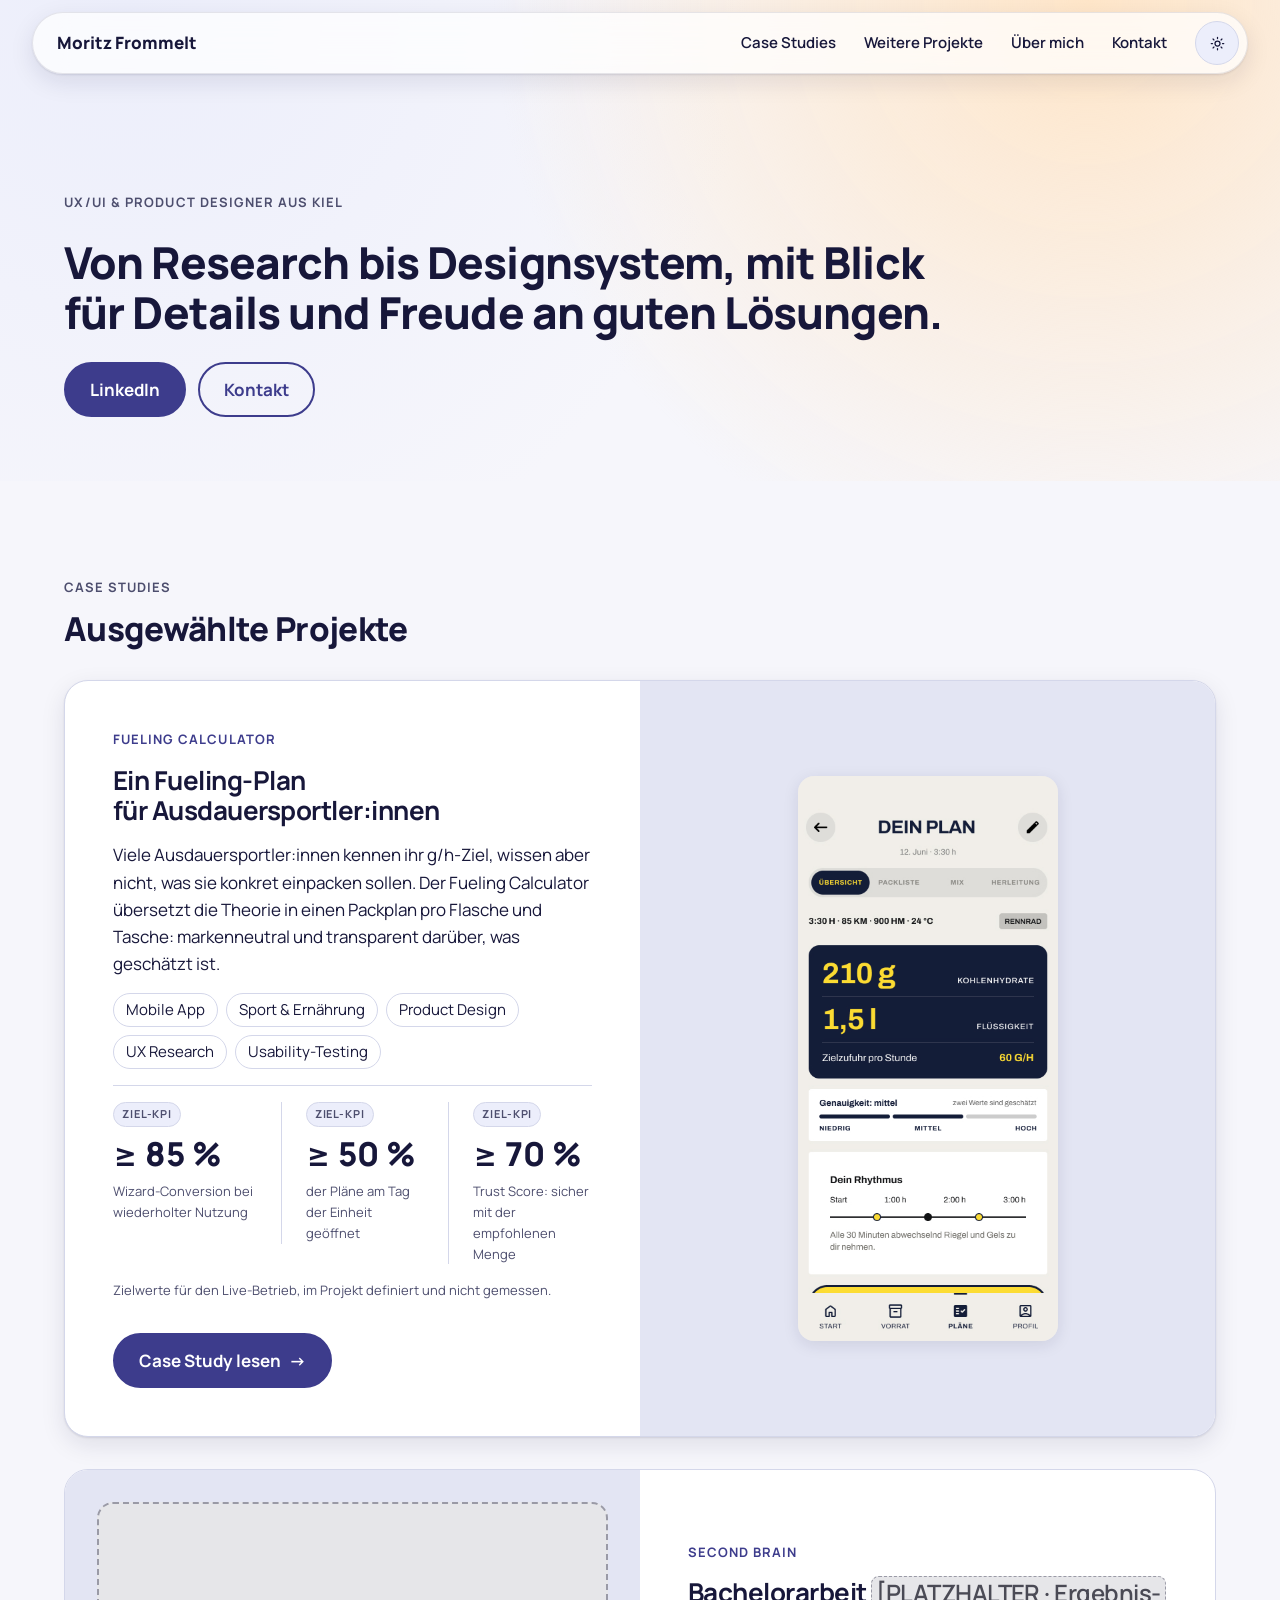
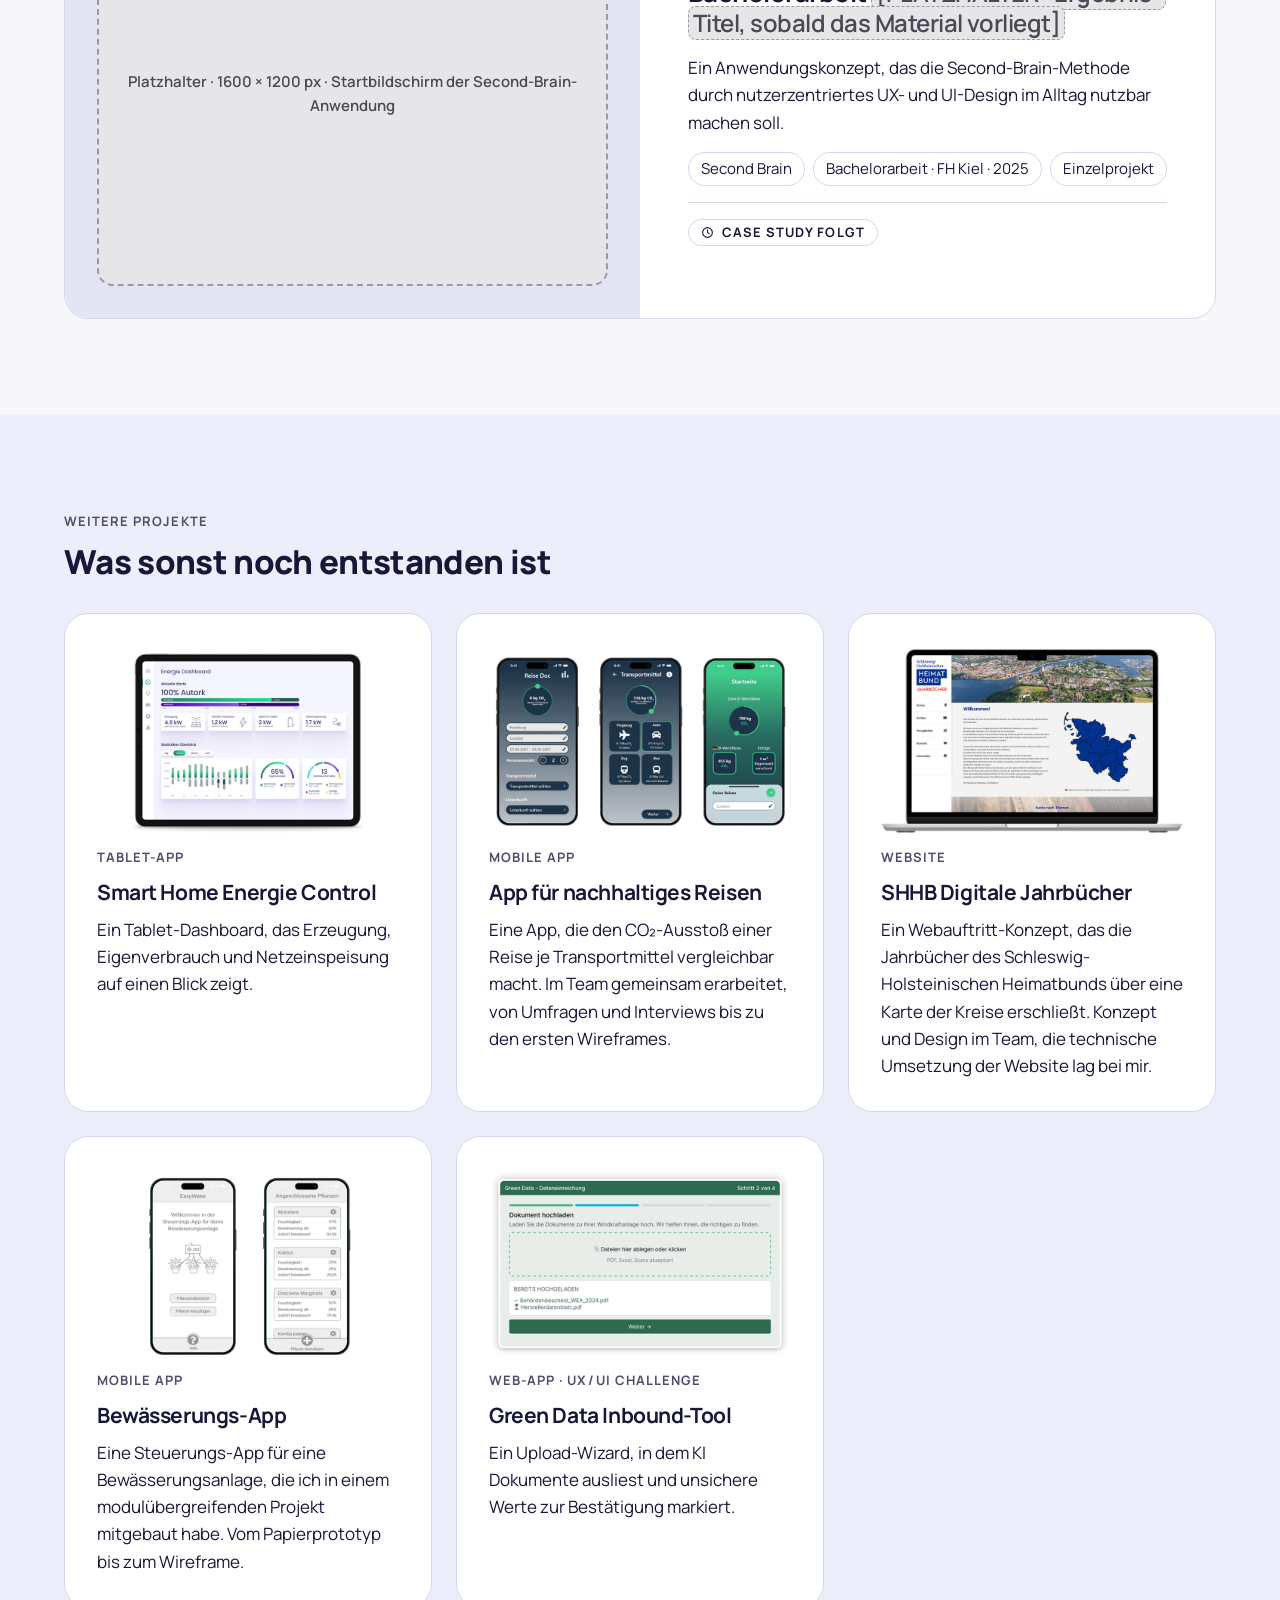
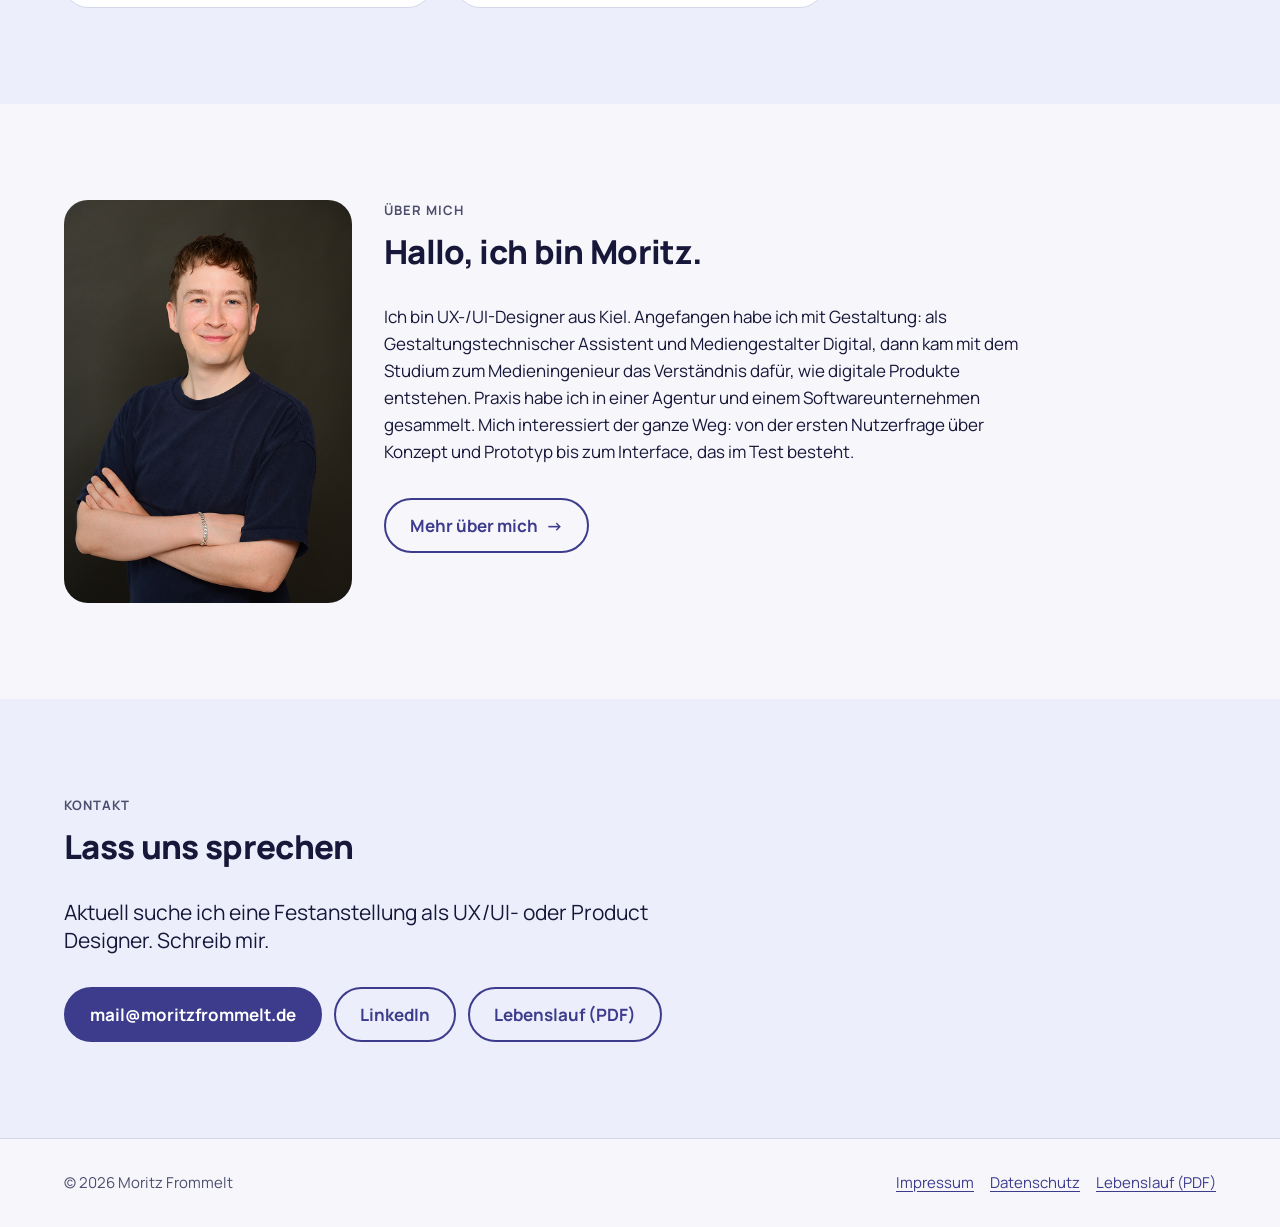
==== commit 03a1d165: "Moritz Frommelt aus im Header raus" ====
--- a/index.html
+++ b/index.html
@@ -44,7 +44,7 @@
     <!-- S2 · Einstieg -->
     <section class="hero" aria-labelledby="hero-titel">
       <div class="container hero__inner">
-        <span class="eyebrow">Moritz Frommelt · UX/UI &amp; Product Designer · Kiel</span>
+        <span class="eyebrow">UX/UI &amp; Product Designer aus Kiel</span>
         <h1 id="hero-titel">Von Research bis Designsystem, mit Blick für Details und Freude an guten Lösungen.</h1>
         <div class="hero__actions">
           <a class="button button--primary" href="https://www.linkedin.com/in/moritzfrommelt" target="_blank" rel="noopener">LinkedIn</a>
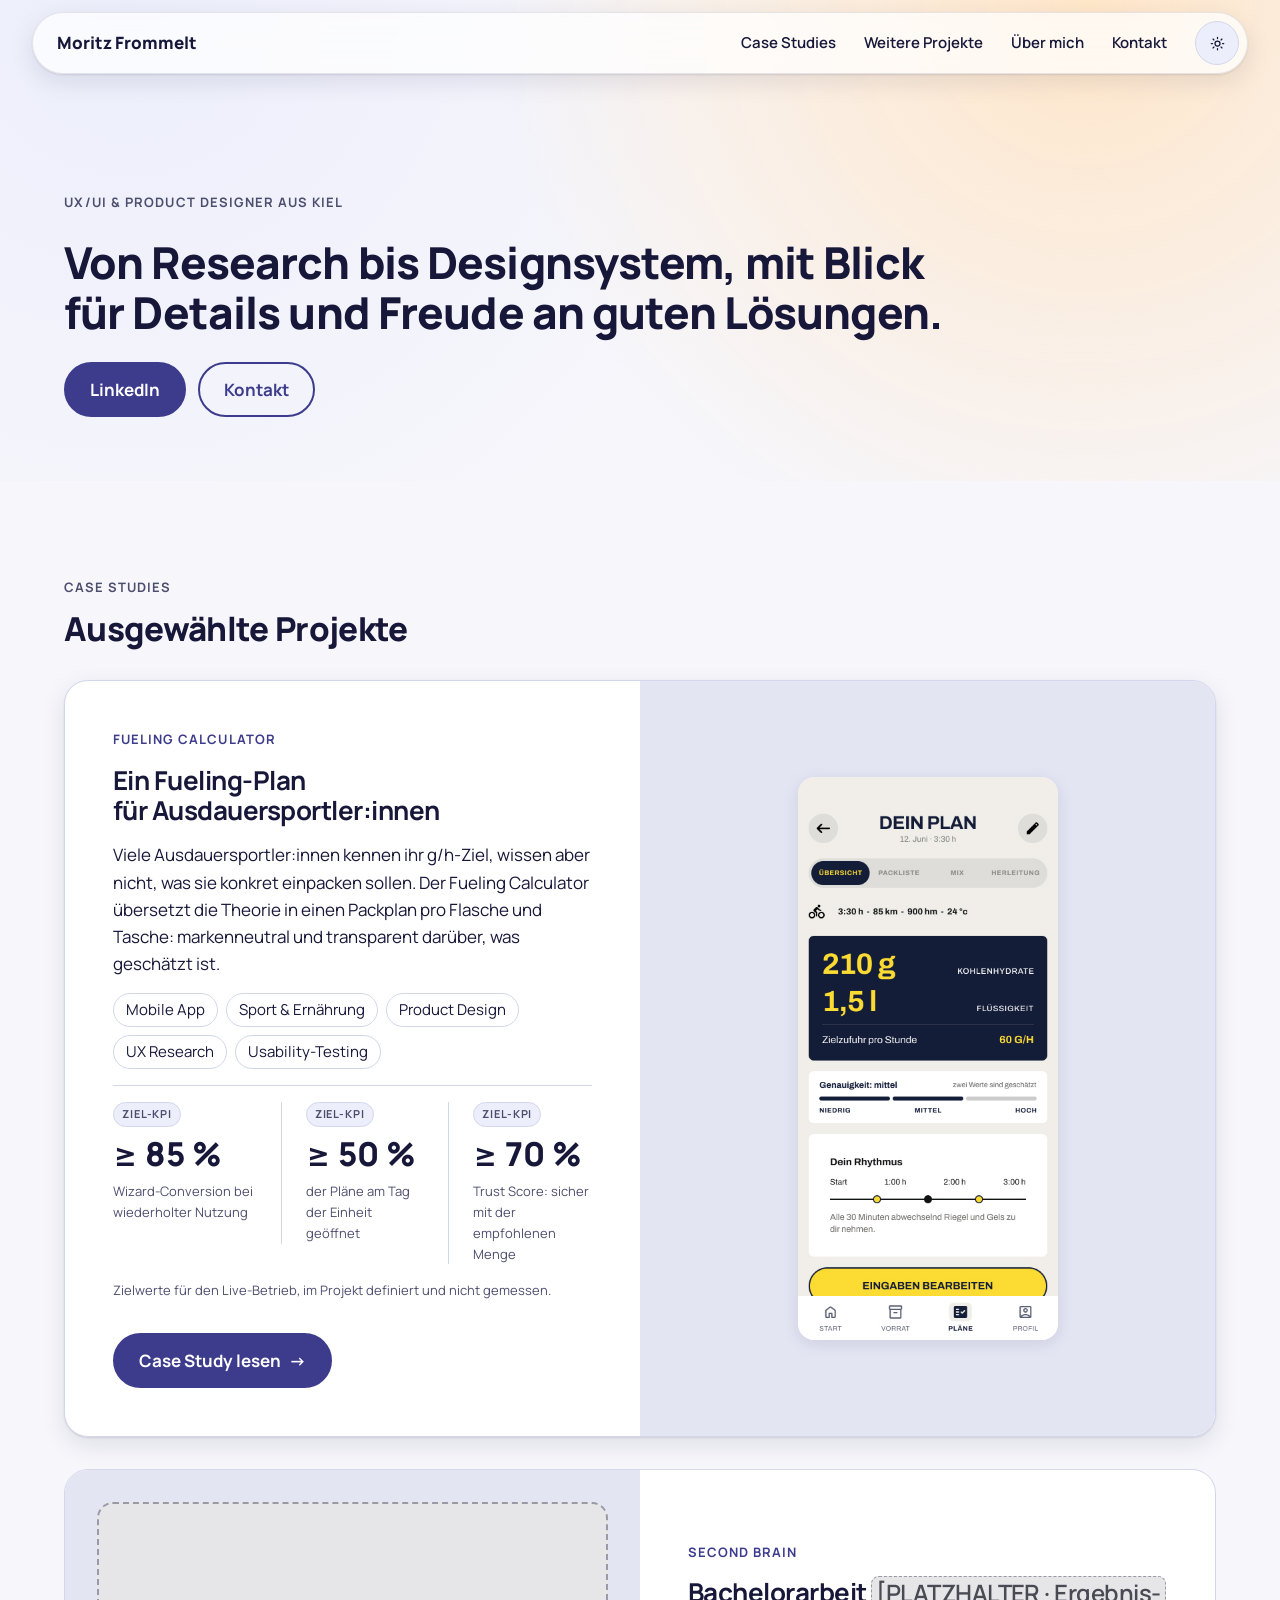
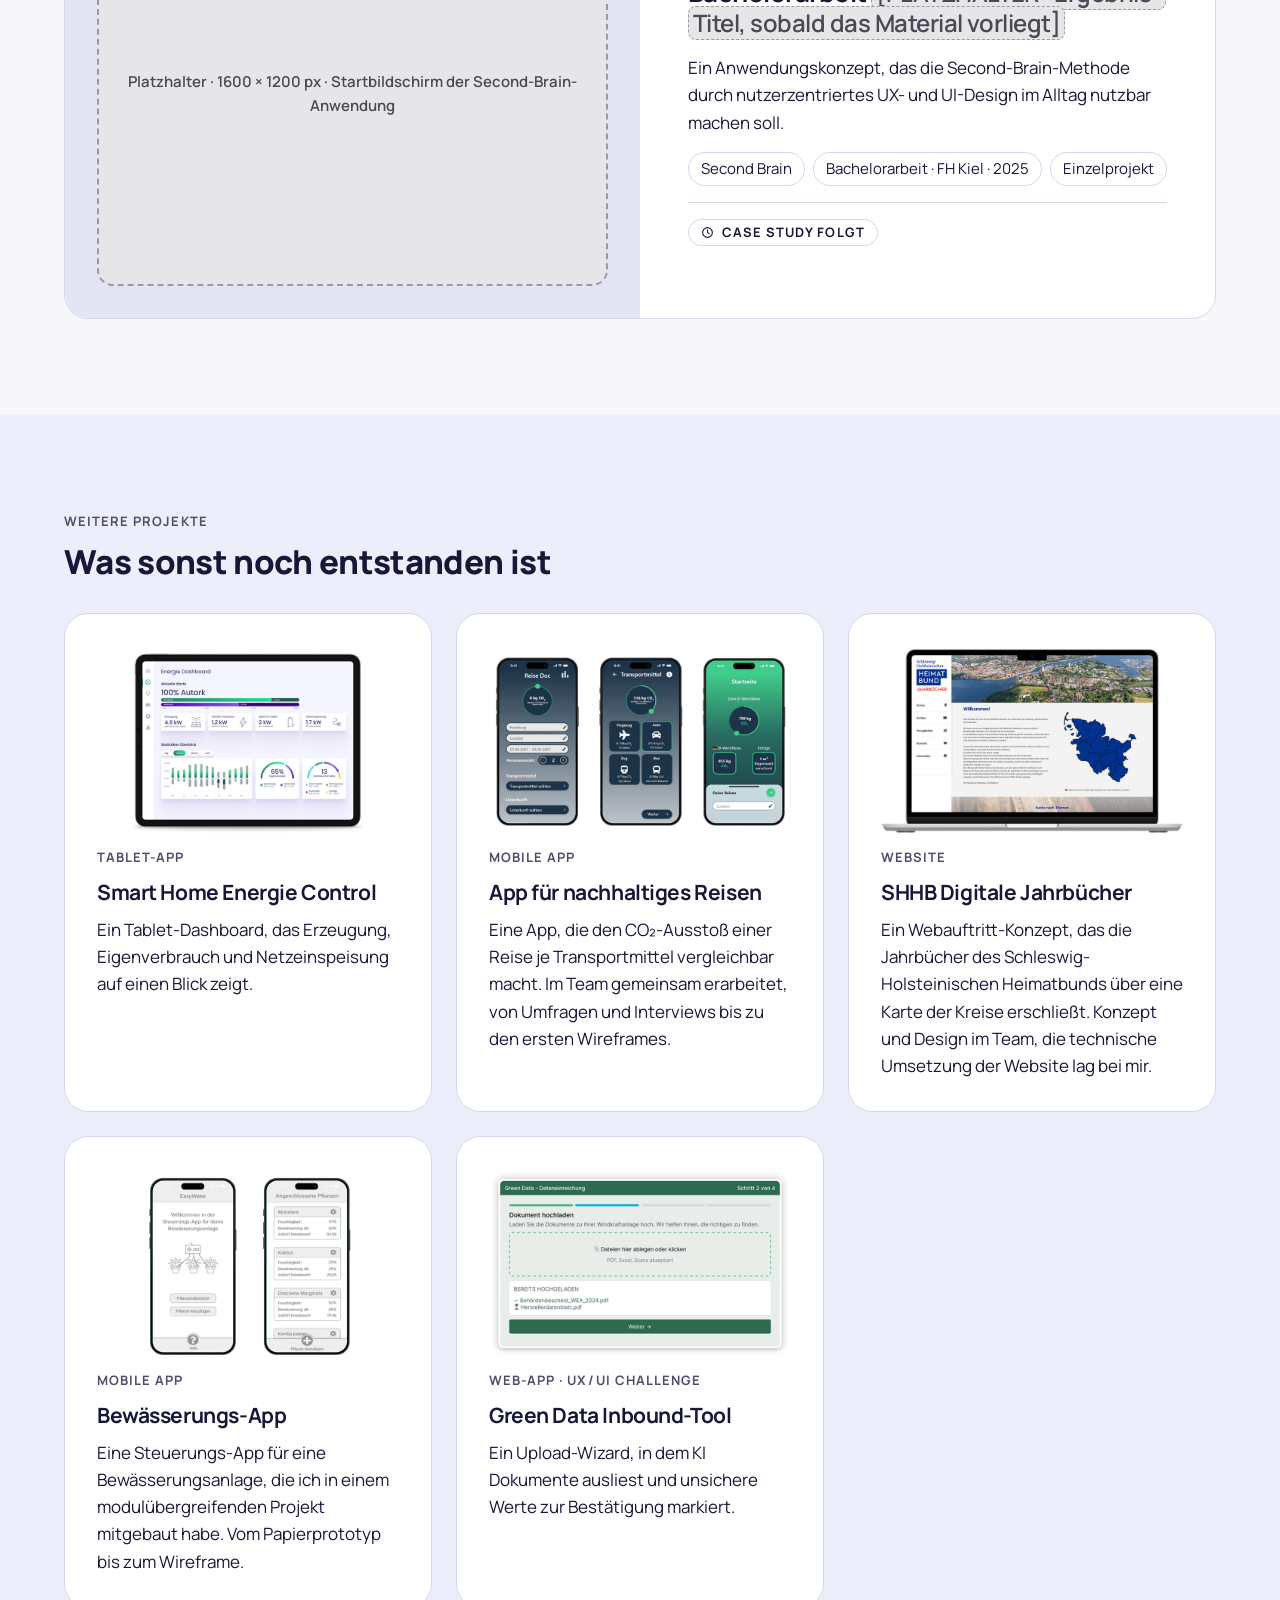
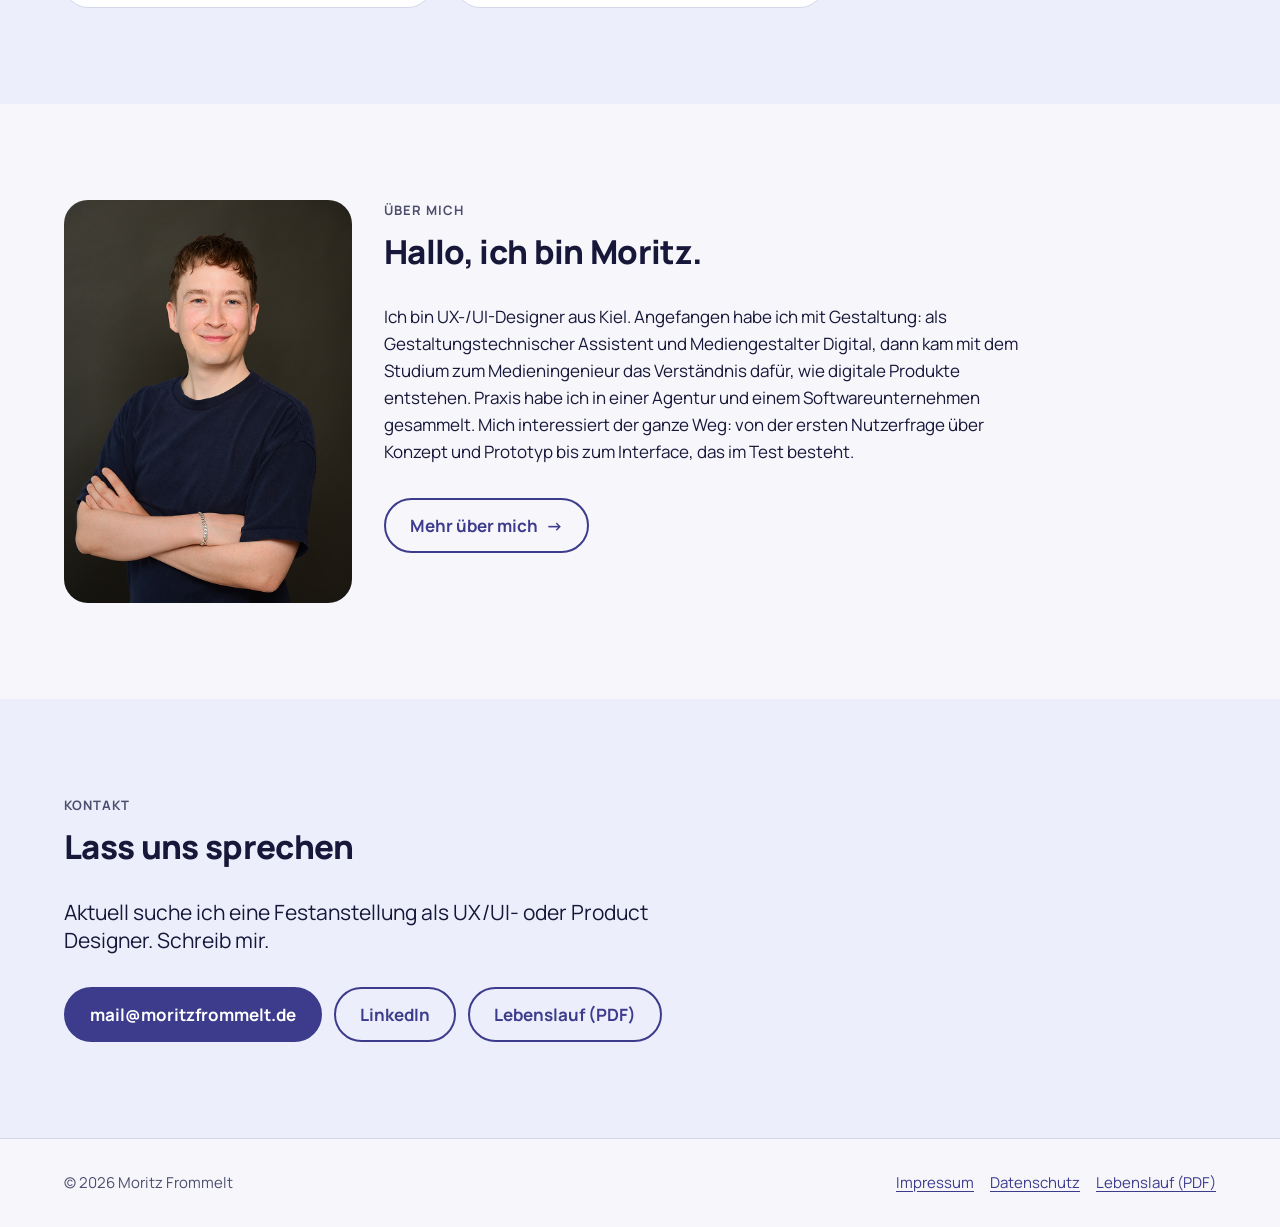
==== commit bb1e21ef: "Finale App-Screens und Moodboard in die Case Study Screens aus media/aktuelle Screens eingebunden, v" ====
--- a/index.html
+++ b/index.html
@@ -103,8 +103,8 @@
               <p><a class="button button--primary" href="case-fueling-calculator.html">Case Study lesen <span aria-hidden="true">→</span></a></p>
             </div>
             <div class="case-card__media">
-              <img class="screen" src="media/MF2%20–%20Plan%20–%20Übersicht.jpg" width="390" height="848" loading="lazy" decoding="async"
-                   alt="Plan-Übersicht der App: 210 g Kohlenhydrate und 1,5 l Flüssigkeit für eine Tour von 3:30 Stunden, Genauigkeit mittel">
+              <img class="screen" src="media/aktuelle%20Screens/MF2%20–%20Plan%20–%20Übersicht.jpg" width="390" height="844" loading="lazy" decoding="async"
+                   alt="Plan-Übersicht der App: 210 g Kohlenhydrate und 1,5 l Flüssigkeit für eine Tour von 3:30 Stunden und 85 km, Genauigkeit mittel">
             </div>
           </article>
 
--- a/style.css
+++ b/style.css
@@ -104,6 +104,8 @@
   --header-offset: 6rem;
   --width-timeline-label: 11rem;
   --width-turn-label: 13rem;
+  --width-statement: 30ch;
+  --width-table: 34rem;
   --text-ph: 0.92em;
   --glow-size: 50%;
 
@@ -770,6 +772,58 @@
 @media (min-width: 60em) { .screens { grid-template-columns: repeat(3, minmax(0, 1fr)); } }
 .screens .stage { padding: var(--space-4); }
 
+/* Typo-Break: Kernaussage zwischen Textblöcken */
+.statement {
+  max-width: var(--width-statement);
+  padding-block: var(--space-4);
+  font-size: var(--text-2xl);
+  font-weight: var(--weight-extrabold);
+  line-height: var(--leading-tight);
+  letter-spacing: var(--tracking-tight);
+  color: var(--color-primary);
+}
+
+/* Vorgehen in vier Schritten */
+.steps {
+  display: grid;
+  gap: var(--space-3);
+  grid-template-columns: minmax(0, 1fr);
+  list-style: none;
+  padding: 0;
+  margin: 0;
+}
+@media (min-width: 40em) { .steps { grid-template-columns: repeat(2, minmax(0, 1fr)); } }
+@media (min-width: 60em) { .steps { grid-template-columns: repeat(4, minmax(0, 1fr)); } }
+.steps__item {
+  background: var(--color-surface);
+  border-radius: var(--radius-md);
+  padding: var(--space-4);
+}
+.steps__item p { margin: var(--space-2) 0 0; font-size: var(--text-sm); }
+
+/* Tabelle (KI-Werkzeuge) */
+.table-scroll { overflow-x: auto; }
+.data-table {
+  width: 100%;
+  min-width: var(--width-table);
+  border-collapse: collapse;
+  font-size: var(--text-sm);
+}
+.data-table th,
+.data-table td {
+  padding: var(--space-3) var(--space-4) var(--space-3) 0;
+  border-bottom: var(--border-width) solid var(--color-border);
+  text-align: left;
+  vertical-align: top;
+}
+.data-table thead th {
+  font-size: var(--text-xs);
+  letter-spacing: var(--tracking-caps);
+  text-transform: uppercase;
+  color: var(--color-text-muted);
+}
+.data-table tbody th { font-weight: var(--weight-bold); }
+
 /* Umfrage-Ausschnitt: zeigt einen Bereich des langen Screenshots */
 .crop {
   position: relative;
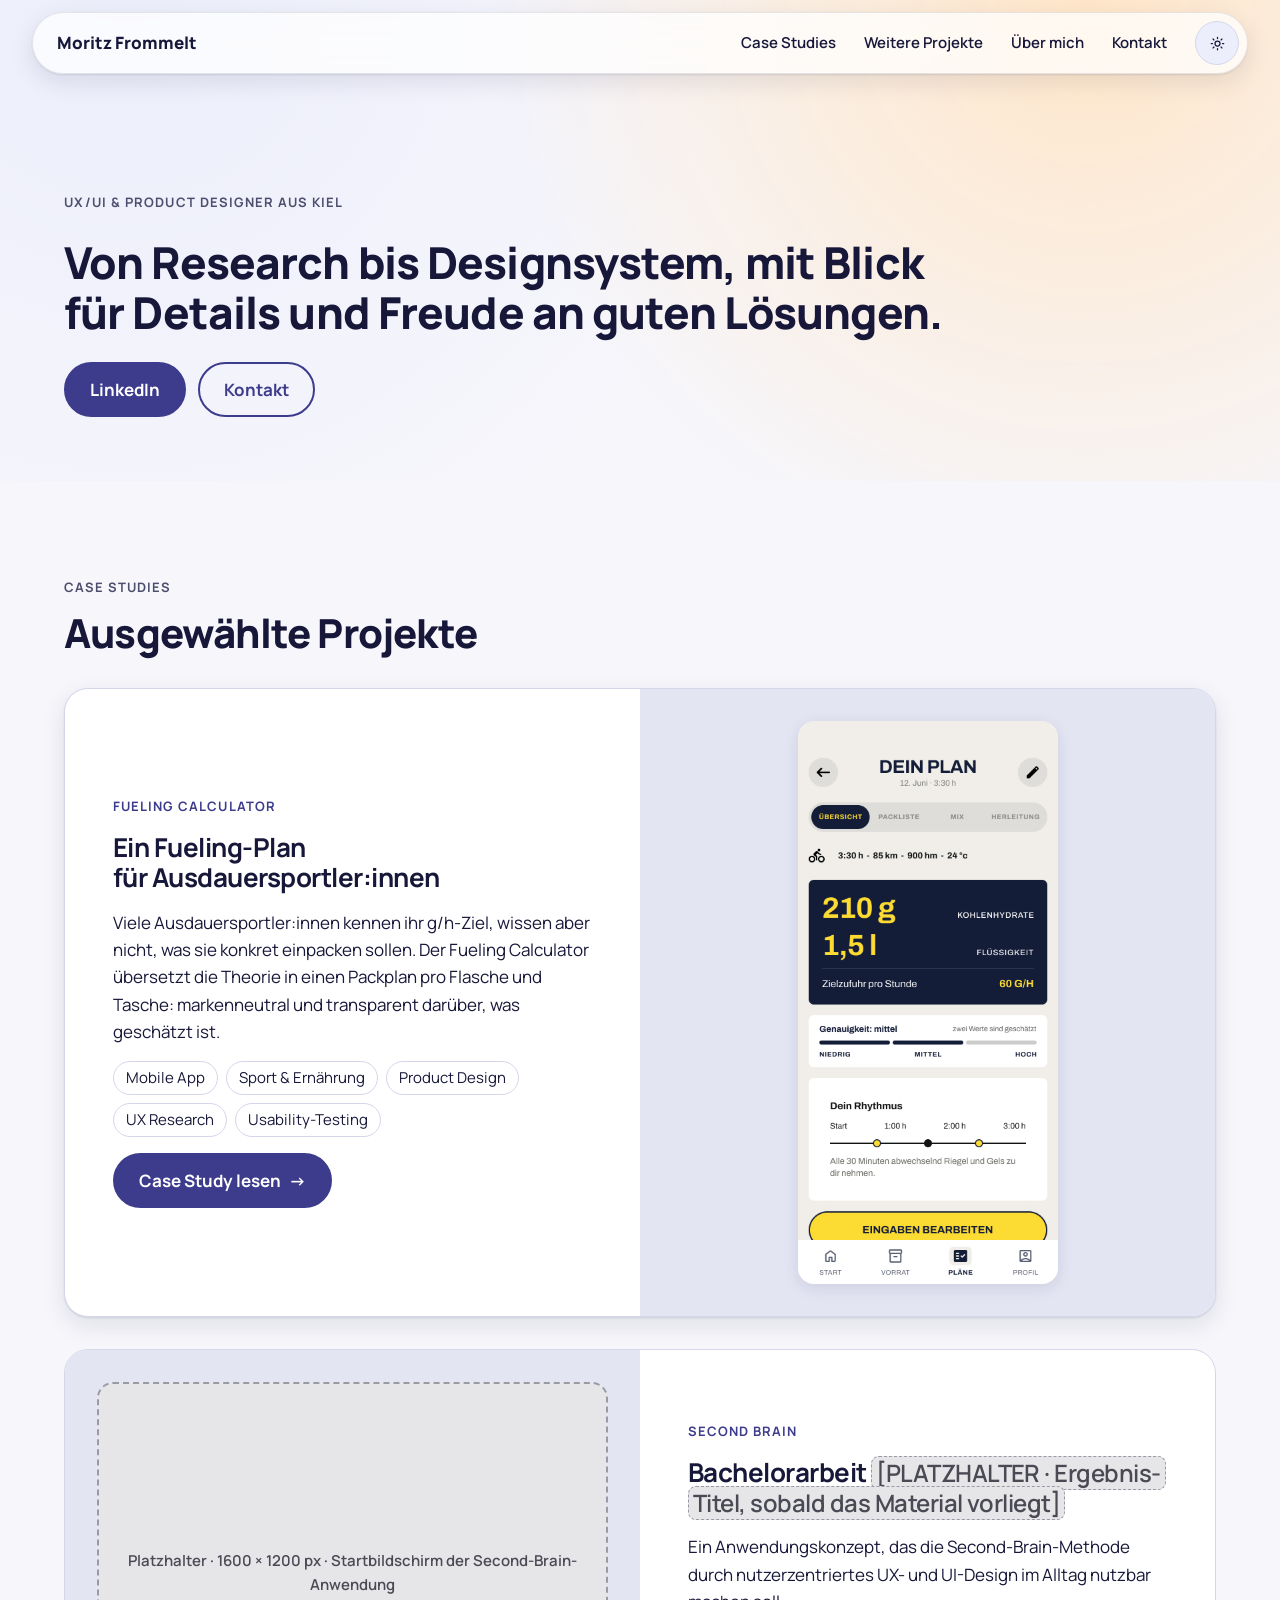
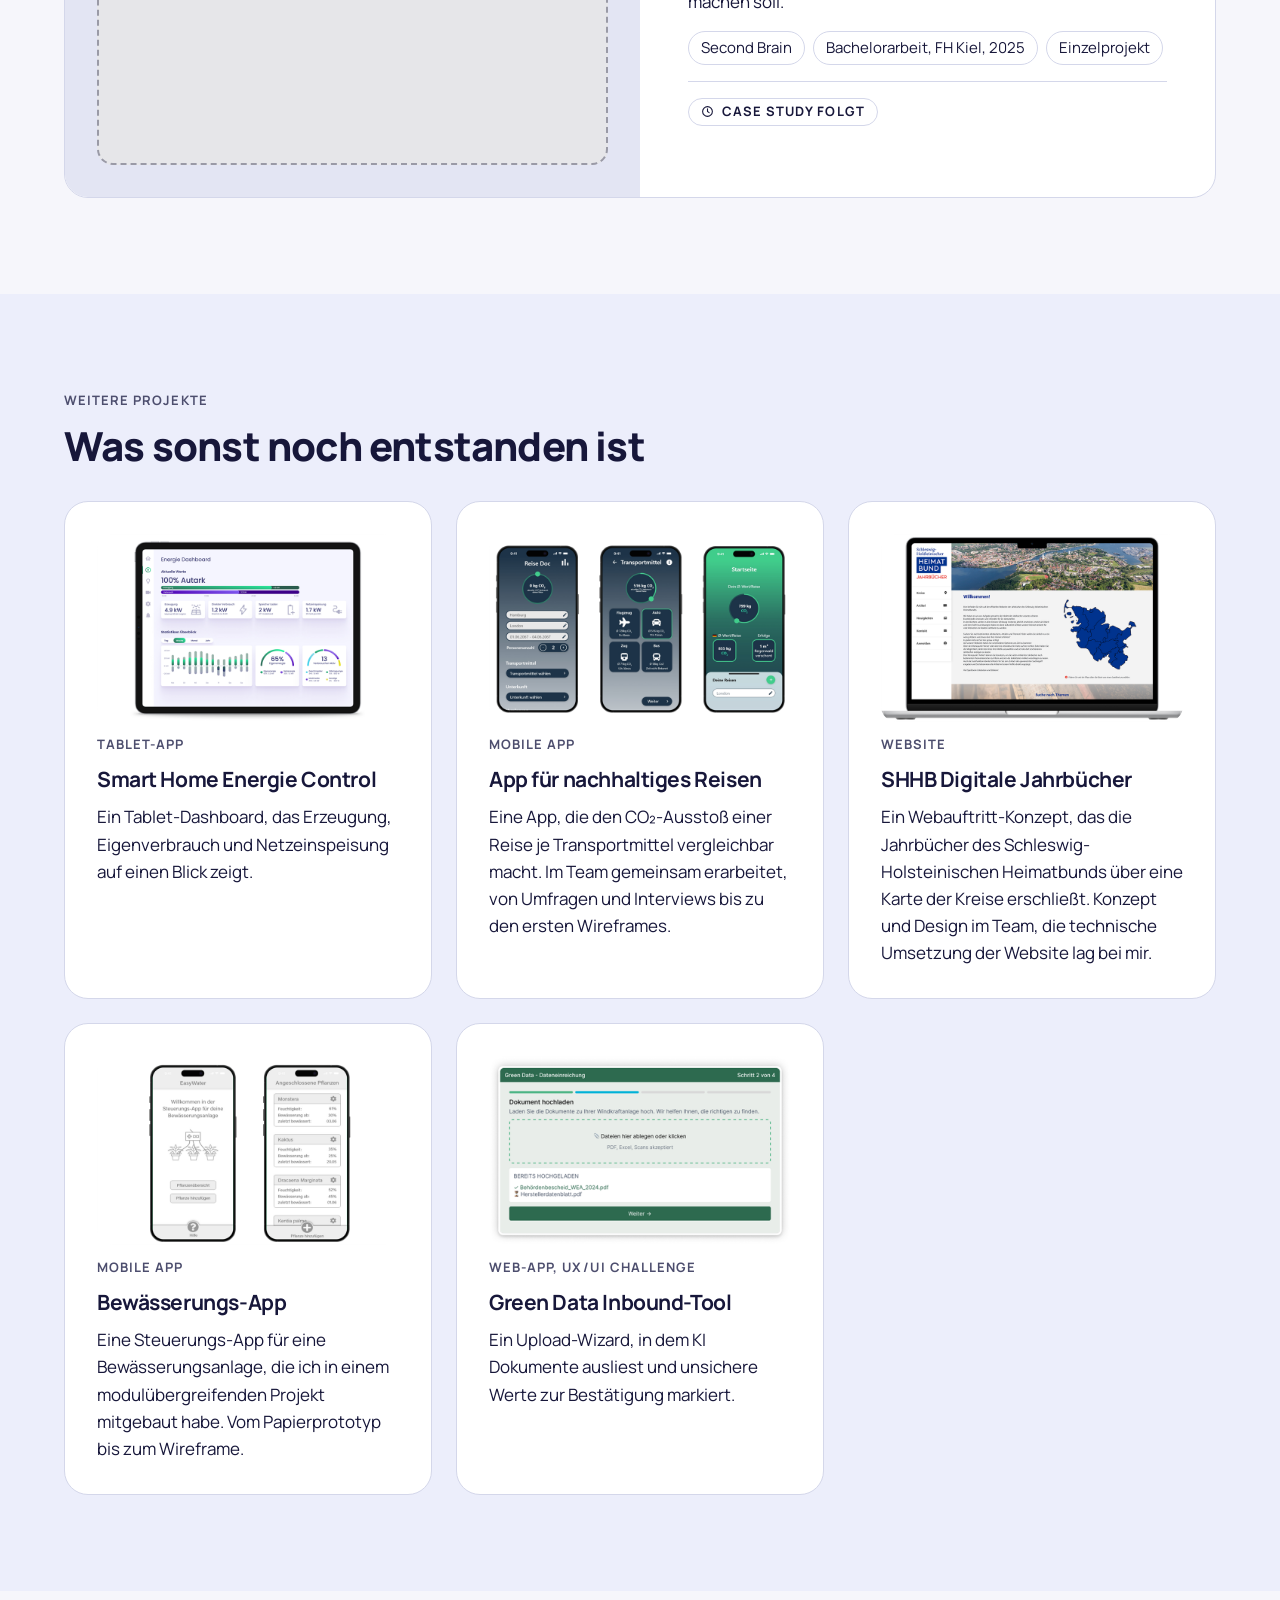
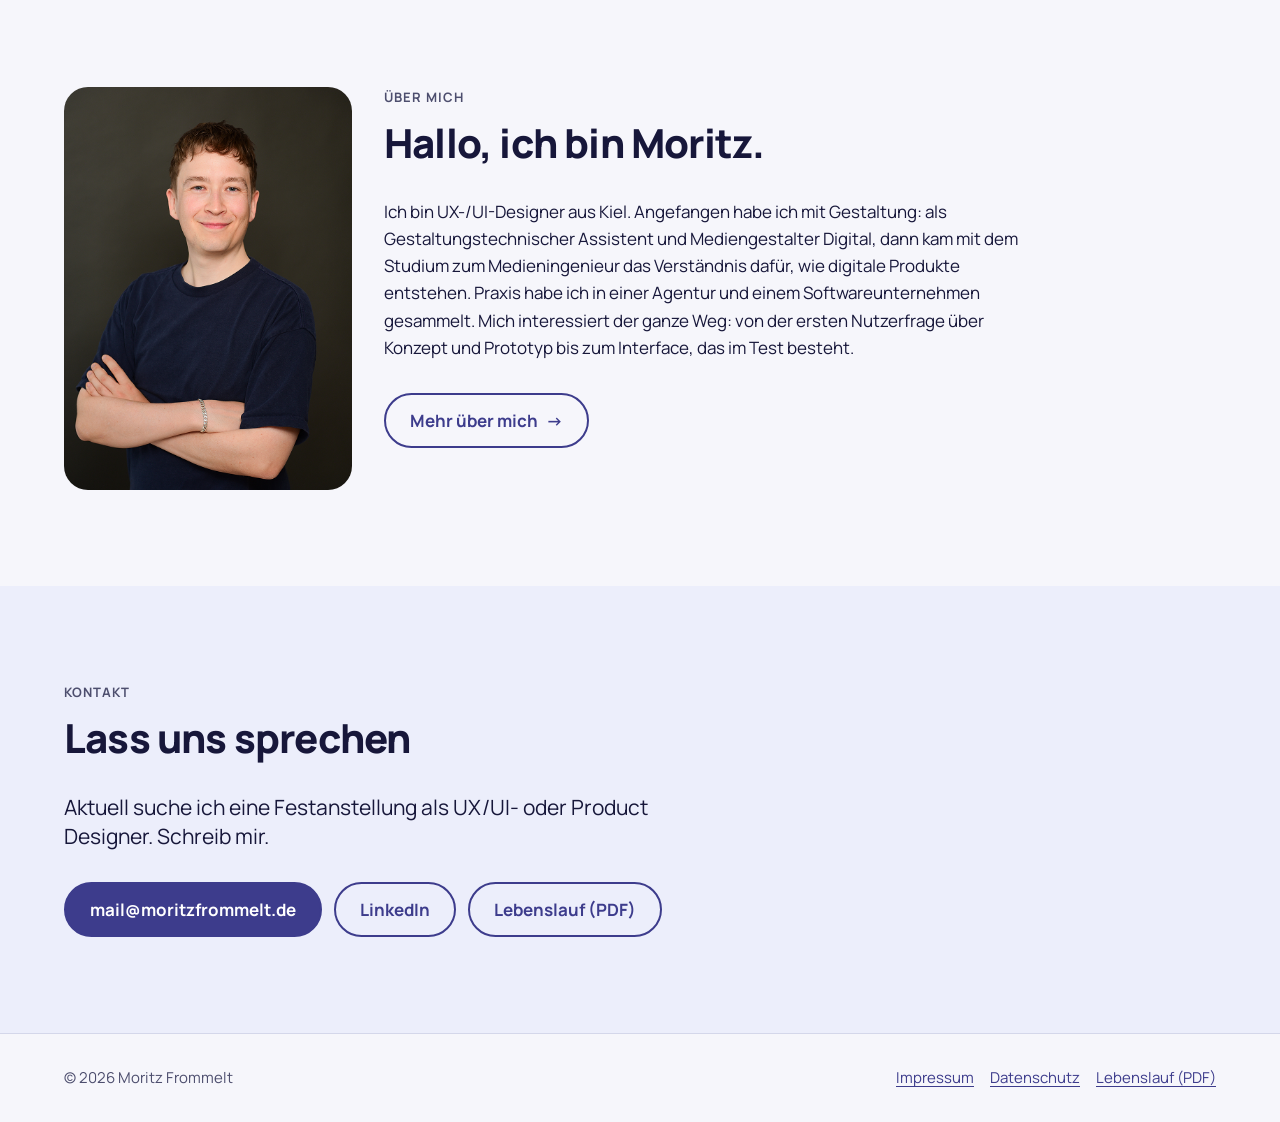
==== commit 0aa929ee: "Kapitel-Tabs, Schreibweise ohne Mittelpunkte, Einstieg verständlicher Kapitelmenü als klebende Reite" ====
--- a/index.html
+++ b/index.html
@@ -81,25 +81,6 @@
                 <li>Usability-Testing</li>      
                 
               </ul>
-              <hr class="case-card__divider">
-              <dl class="case-stats">
-                <div class="case-stats__item">
-                  <span class="tag tag--kpi">Ziel-KPI</span>
-                  <dt>≥&nbsp;85&nbsp;%</dt>
-                  <dd>Wizard-Conversion bei wiederholter Nutzung</dd>
-                </div>
-                <div class="case-stats__item">
-                  <span class="tag tag--kpi">Ziel-KPI</span>
-                  <dt>≥&nbsp;50&nbsp;%</dt>
-                  <dd>der Pläne am Tag der Einheit geöffnet</dd>
-                </div>
-                <div class="case-stats__item">
-                  <span class="tag tag--kpi">Ziel-KPI</span>
-                  <dt>≥&nbsp;70&nbsp;%</dt>
-                  <dd>Trust Score: sicher mit der empfohlenen Menge</dd>
-                </div>
-              </dl>
-              <p class="case-stats__note">Zielwerte für den Live-Betrieb, im Projekt definiert und nicht gemessen.</p>
               <p><a class="button button--primary" href="case-fueling-calculator.html">Case Study lesen <span aria-hidden="true">→</span></a></p>
             </div>
             <div class="case-card__media">
@@ -115,7 +96,7 @@
               <p>Ein Anwendungskonzept, das die Second-Brain-Methode durch nutzerzentriertes UX- und UI-Design im Alltag nutzbar machen soll.</p>
               <ul class="inline-list" aria-label="Merkmale">
                 <li>Second Brain</li>
-                <li>Bachelorarbeit · FH Kiel · 2025</li>
+                <li>Bachelorarbeit, FH Kiel, 2025</li>
                 <li>Einzelprojekt</li>
               </ul>
               <hr class="case-card__divider">
@@ -173,7 +154,7 @@
           <article class="card work-tile">
             <img src="media/tile-green-data.png" width="800" height="500" loading="lazy" decoding="async"
                  alt="Upload-Wizard von Green Data, Schritt 2 von 4: Dokumente zur Windkraftanlage hochladen, zwei Dateien sind bereits hinterlegt">
-            <span class="eyebrow">Web-App · UX/UI Challenge</span>
+            <span class="eyebrow">Web-App, UX/UI Challenge</span>
             <h3>Green Data Inbound-Tool</h3>
             <p>Ein Upload-Wizard, in dem KI Dokumente ausliest und unsichere Werte zur Bestätigung markiert.</p>
           </article>
--- a/style.css
+++ b/style.css
@@ -21,6 +21,7 @@
   --color-surface: #FFFFFF;
   --color-surface-tint: #ECEEFB;
   --color-stage: #E3E5F3;
+  --color-stage-light: #E3E5F3; /* bleibt auch im Dark Mode hell: App-Komponenten sind für hellen Grund gebaut */
   --color-text: #17173A;
   --color-text-muted: #4D4E6E;
   --color-primary: #3D3C8C;
@@ -53,6 +54,7 @@
   --text-xl: 1.625rem;
   --text-2xs: 0.6875rem;
   --text-2xl: clamp(1.75rem, 4vw, 2.0625rem);
+  --text-h2: clamp(2rem, 5vw, 2.5rem);
   --text-3xl: clamp(2.125rem, 6vw, 3.25rem);
   --text-hero: clamp(1.75rem, 4.5vw, 2.75rem);
   --text-stat: clamp(2.5rem, 7vw, 3.5rem);
@@ -102,10 +104,14 @@
   --size-toggle: 2.75rem;
   --gutter: var(--space-4);
   --header-offset: 6rem;
+  --tabs-top: 5rem;
+  --height-tabs: 3.5rem;
   --width-timeline-label: 11rem;
   --width-turn-label: 13rem;
   --width-statement: 30ch;
+  --size-icon-label: 1.125rem;
   --width-table: 34rem;
+  --height-fuel-bar: 3rem;
   --text-ph: 0.92em;
   --glow-size: 50%;
 
@@ -235,9 +241,9 @@
   text-wrap: balance;
 }
 h1 { font-size: var(--text-3xl); }
-h2 { font-size: var(--text-2xl); }
-h3 { font-size: var(--text-xl); font-weight: var(--weight-bold); }
-h4 { font-size: var(--text-lg); font-weight: var(--weight-bold); }
+h2 { font-size: var(--text-h2); }
+h3 { font-size: var(--text-lg); font-weight: var(--weight-bold); }
+h4 { font-size: var(--text-base); font-weight: var(--weight-bold); }
 
 p { margin: 0; max-width: var(--width-text); }
 p + p { margin-top: var(--space-4); }
@@ -419,6 +425,8 @@
   color: var(--color-text-muted);
 }
 .eyebrow--accent { color: var(--color-primary); }
+/* Nummer vor Überzeile oder Titel, mit Abstand statt Trennzeichen */
+.label-num { margin-right: var(--space-3); }
 
 .lead { font-size: var(--text-lg); line-height: var(--leading-snug); }
 .muted { color: var(--color-text-muted); }
@@ -579,6 +587,7 @@
   min-height: 16rem;
 }
 
+.case-card h3 { font-size: var(--text-xl); }
 .case-card h3 a { color: var(--color-text); text-decoration: none; }
 .case-card h3 a:hover { text-decoration: underline; }
 
@@ -701,25 +710,51 @@
 .glance dt { font-weight: var(--weight-extrabold); }
 .glance dd { margin: var(--space-1) 0 0; }
 
-.toc ol {
+/* Kapitel-Tabs: wie Reiter an einem Papierstapel, kleben unter der Kopfzeile */
+.chapter-tabs {
+  position: sticky;
+  top: 0;
+  z-index: 40;
+  background: var(--color-bg);
+}
+@media (min-width: 60em) { .chapter-tabs { top: var(--tabs-top); } }
+.chapter-tabs__list {
   display: flex;
-  flex-wrap: wrap;
-  gap: var(--space-2);
+  gap: var(--space-1);
+  margin: 0;
+  padding: var(--space-3) 0 0;
   list-style: none;
-  padding: 0;
-  margin: var(--space-3) 0 0;
-}
-.toc a {
-  display: inline-block;
+  overflow-x: auto;
+  scrollbar-width: none;
+  border-bottom: var(--border-width) solid var(--color-border);
+}
+.chapter-tabs__list::-webkit-scrollbar { display: none; }
+.chapter-tabs__list li { flex: none; }
+.chapter-tabs a {
+  display: block;
+  margin-bottom: calc(var(--border-width) * -1);
   padding: var(--space-2) var(--space-4);
   font-size: var(--text-sm);
   font-weight: var(--weight-semibold);
+  white-space: nowrap;
   text-decoration: none;
+  color: var(--color-text-muted);
+  background: var(--color-surface-tint);
   border: var(--border-width) solid var(--color-border);
-  border-radius: var(--radius-pill);
-  background: var(--color-surface);
-}
-.toc a:hover { border-color: var(--color-primary); }
+  border-top: var(--focus-width) solid transparent;
+  border-radius: var(--radius-sm) var(--radius-sm) 0 0;
+}
+.chapter-tabs a:hover { color: var(--color-text); }
+.chapter-tabs a[aria-current] {
+  color: var(--color-text);
+  font-weight: var(--weight-bold);
+  background: var(--color-bg);
+  border-top-color: var(--color-primary);
+  border-bottom-color: var(--color-bg);
+}
+.chapter-tabs a:focus-visible { outline-offset: calc(var(--focus-width) * -1); }
+html:has(.chapter-tabs) { scroll-padding-top: var(--height-tabs); }
+@media (min-width: 60em) { html:has(.chapter-tabs) { scroll-padding-top: calc(var(--tabs-top) + var(--height-tabs)); } }
 
 .chapter { padding-block: var(--space-7); border-top: var(--border-width) solid var(--color-border); }
 .chapter > .container > * + * { margin-top: var(--space-5); }
@@ -772,15 +807,86 @@
 @media (min-width: 60em) { .screens { grid-template-columns: repeat(3, minmax(0, 1fr)); } }
 .screens .stage { padding: var(--space-4); }
 
-/* Typo-Break: Kernaussage zwischen Textblöcken */
+/* Speicher-Grafik (Kapitel Problem): Zeitstrahl 0–3:30 h, Spalten im Verhältnis 90 : 120 Minuten */
+.fuel { display: grid; gap: var(--space-5); }
+.fuel__title {
+  margin: 0;
+  font-size: var(--text-base);
+  font-weight: var(--weight-bold);
+  line-height: var(--leading-tight);
+}
+.fuel__timeline {
+  display: grid;
+  grid-template-columns: 3fr 4fr;
+}
+.fuel__cut {
+  grid-column: 2;
+  padding: 0 0 var(--space-2) var(--space-2);
+  border-left: var(--border-width-strong) solid var(--color-text);
+  font-size: var(--text-sm);
+  font-weight: var(--weight-bold);
+}
+.fuel__seg { grid-row: 2; height: var(--height-fuel-bar); }
+.fuel__seg--store {
+  grid-column: 1;
+  background: var(--color-primary);
+  border-radius: var(--radius-sm) 0 0 var(--radius-sm);
+}
+.fuel__seg--intake {
+  grid-column: 2;
+  background: var(--color-accent-soft);
+  border: var(--border-width) solid var(--color-accent);
+  border-left: var(--border-width-strong) solid var(--color-text);
+  border-radius: 0 var(--radius-sm) var(--radius-sm) 0;
+}
+.fuel__seg-label {
+  grid-row: 3;
+  margin: var(--space-3) 0 0;
+  padding-right: var(--space-3);
+  font-size: var(--text-sm);
+  font-weight: var(--weight-semibold);
+  line-height: var(--leading-snug);
+}
+.fuel__seg-label--intake { padding: 0 0 0 var(--space-2); }
+.fuel__seg-label .muted { font-weight: var(--weight-regular); }
+.fuel__time {
+  grid-row: 4;
+  margin-top: var(--space-3);
+  font-size: var(--text-xs);
+  font-weight: var(--weight-semibold);
+  color: var(--color-text-muted);
+}
+.fuel__time--cut { grid-column: 2; padding-left: var(--space-2); }
+.fuel__time--end { grid-column: 2; justify-self: end; }
+.nowrap { white-space: nowrap; }
+
+/* Komponenten-Ausschnitt: eigene Radien der App behalten */
+.figure .component-shot { border-radius: 0; }
+.stage--light { background: var(--color-stage-light); }
+
+/* Kernaussage: getönte Fläche mit Label (Erkenntnis, HMW-Frage, Lösungsidee) */
 .statement {
-  max-width: var(--width-statement);
-  padding-block: var(--space-4);
-  font-size: var(--text-2xl);
-  font-weight: var(--weight-extrabold);
-  line-height: var(--leading-tight);
-  letter-spacing: var(--tracking-tight);
-  color: var(--color-primary);
+  max-width: var(--width-text);
+  padding: var(--space-5) var(--space-6);
+  background: var(--color-surface-tint);
+  border-radius: var(--radius-md);
+}
+.statement__label {
+  display: flex;
+  align-items: center;
+  gap: var(--space-2);
+  margin-bottom: var(--space-3);
+  font-size: var(--text-xs);
+  font-weight: var(--weight-bold);
+  letter-spacing: var(--tracking-caps);
+  text-transform: uppercase;
+  color: var(--color-text-muted);
+}
+.statement__label svg { width: var(--size-icon-label); height: var(--size-icon-label); flex: none; }
+.statement p {
+  font-size: var(--text-xl);
+  font-weight: var(--weight-medium);
+  line-height: var(--leading-snug);
 }
 
 /* Vorgehen in vier Schritten */
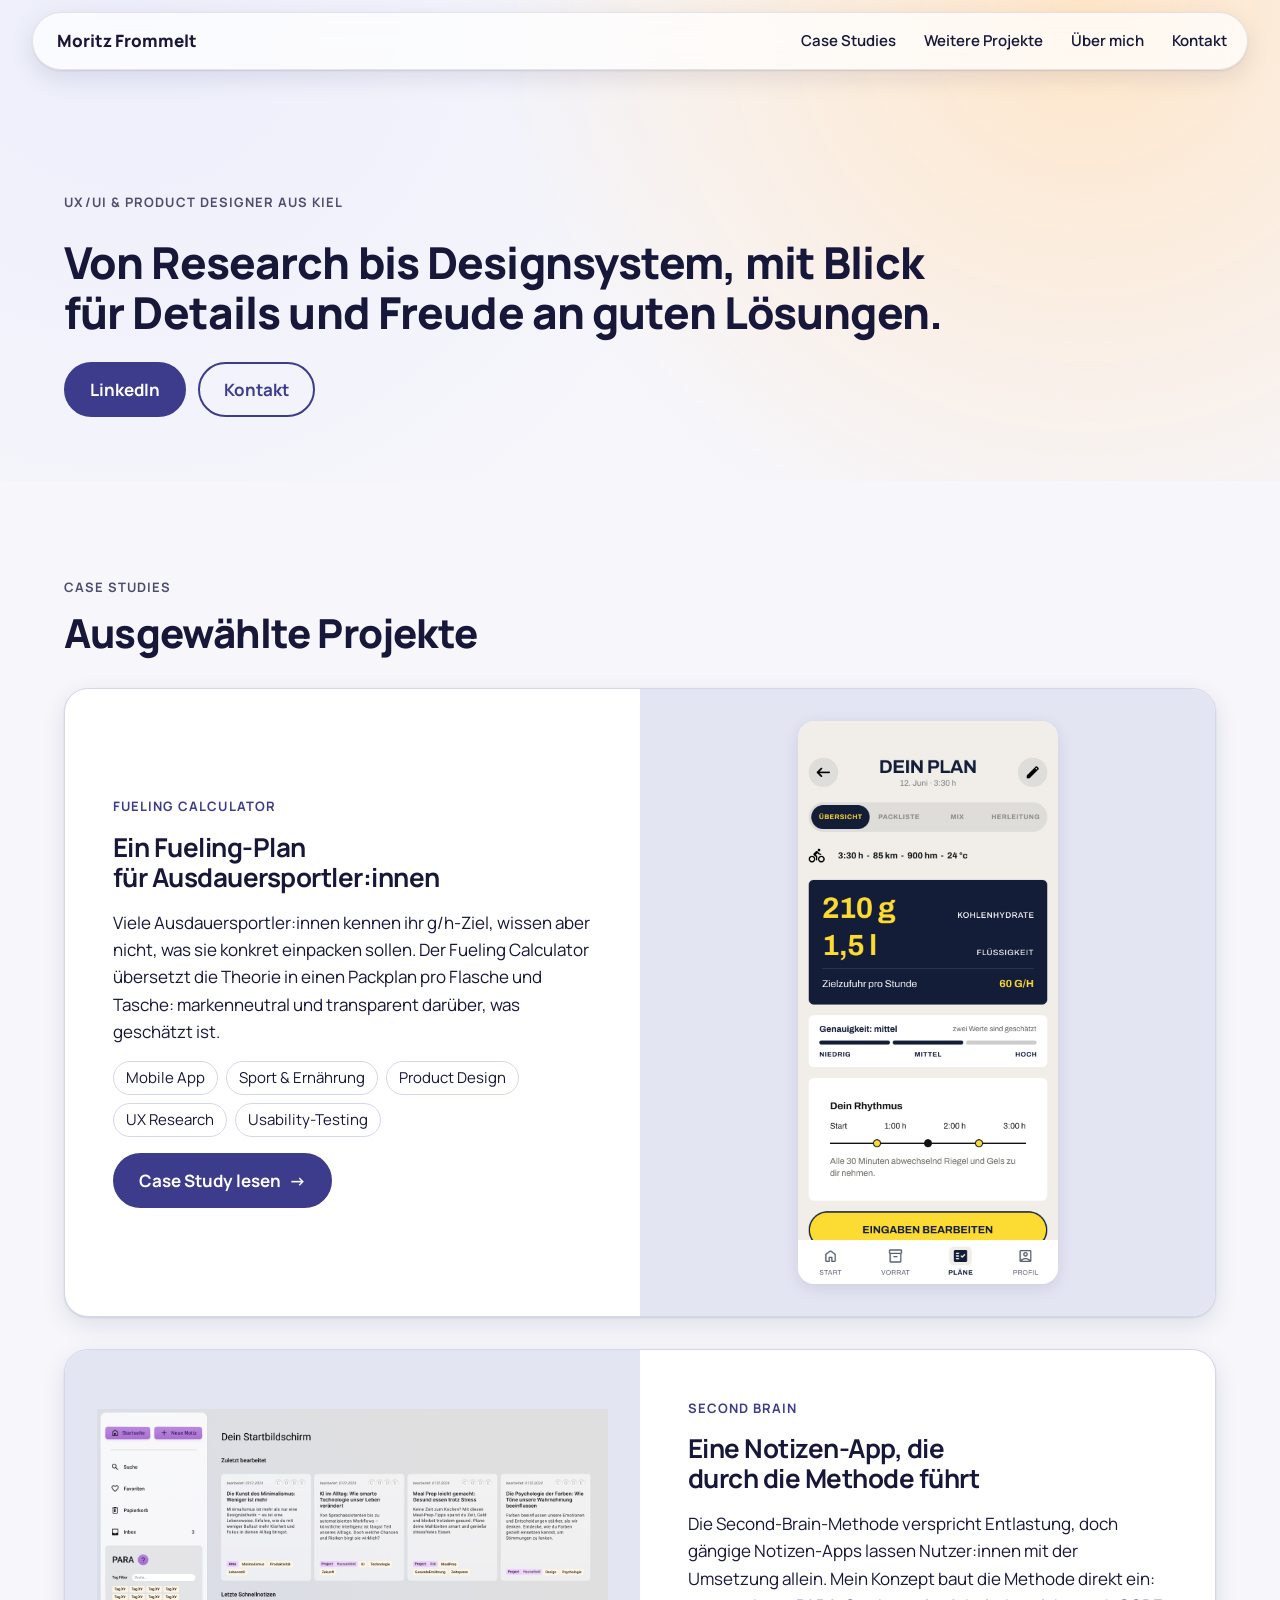
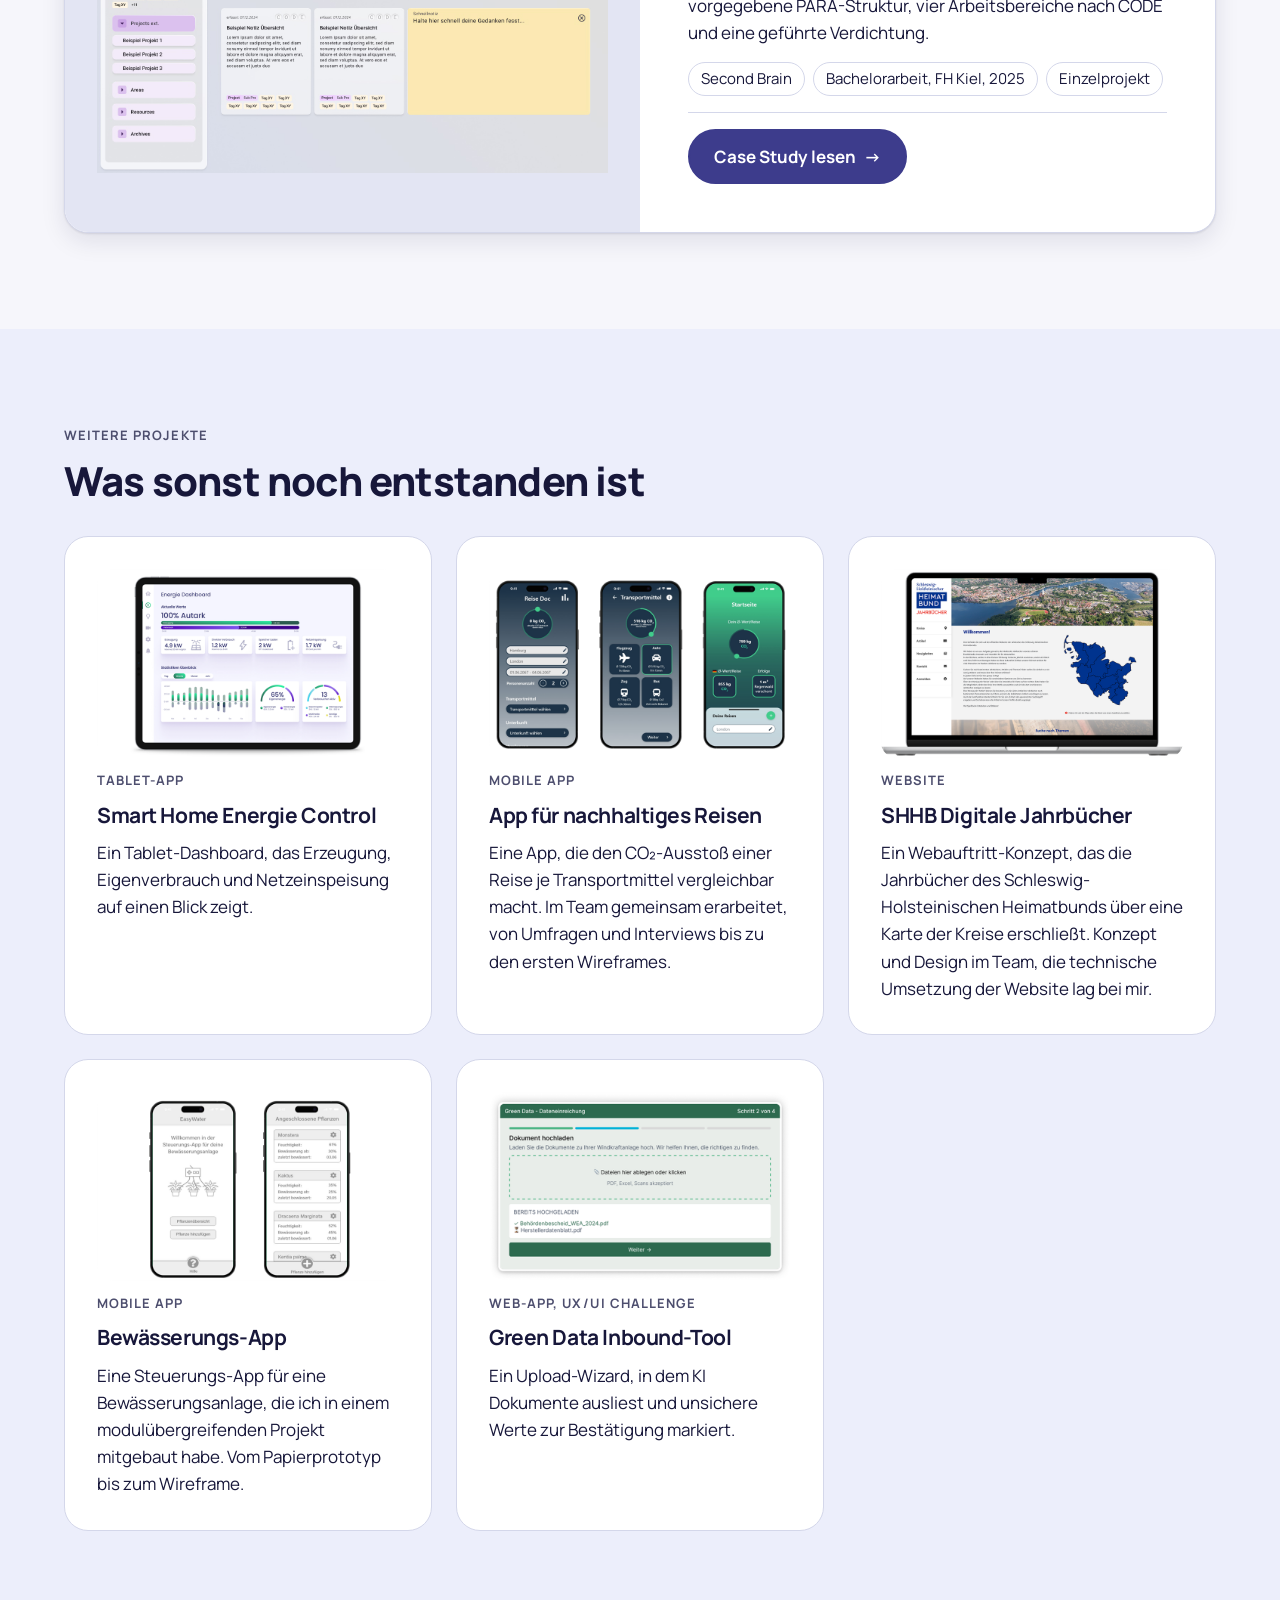
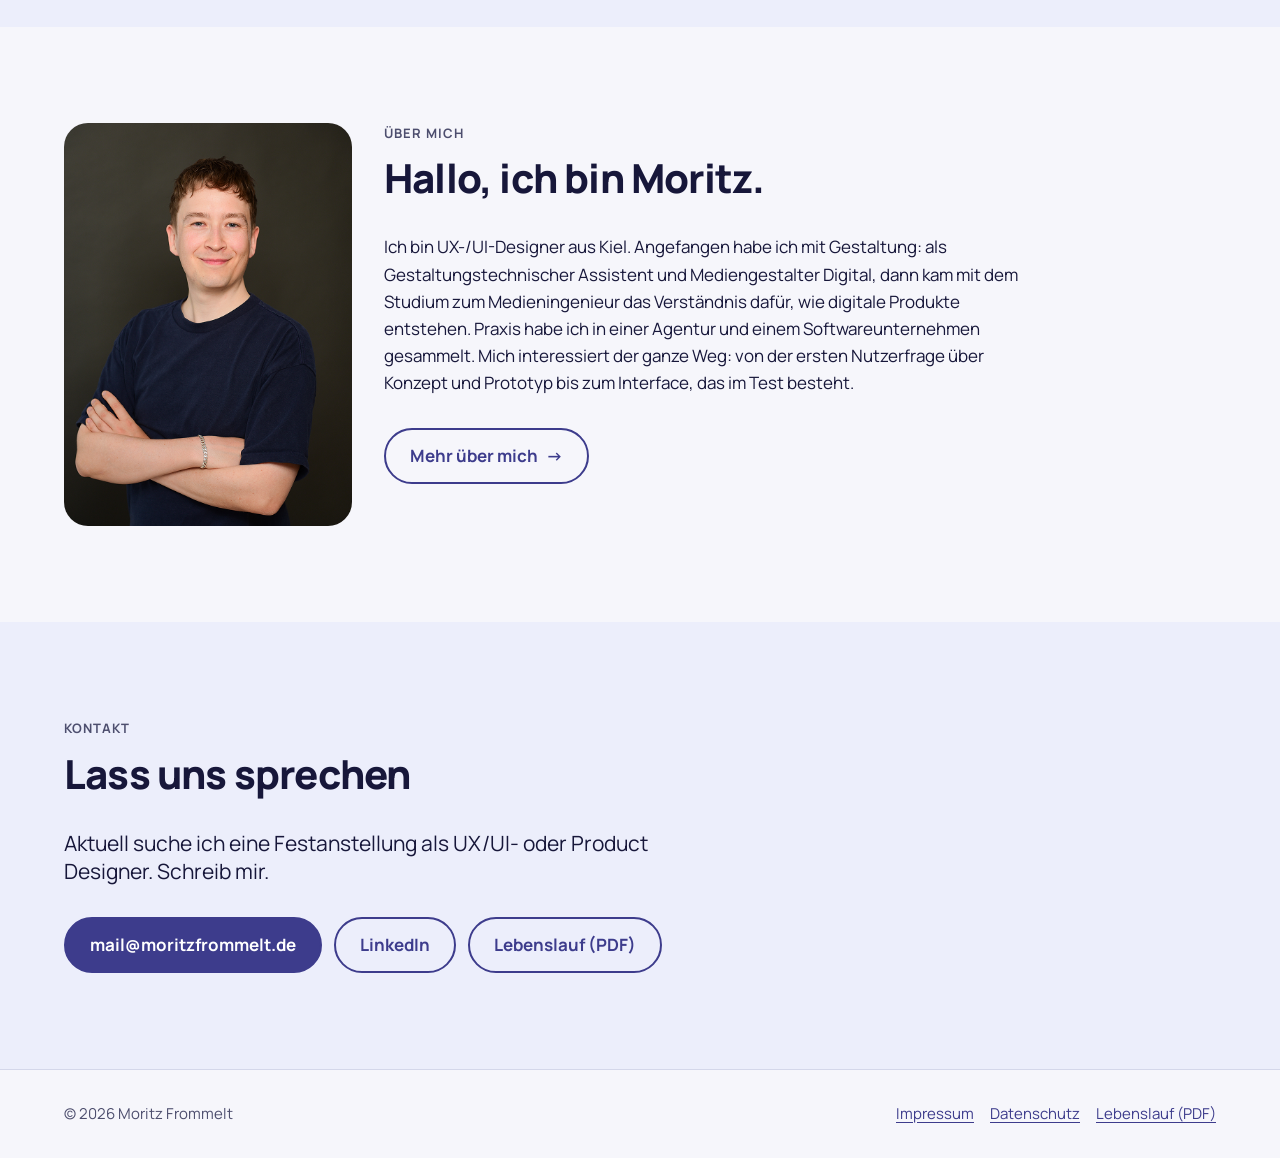
==== commit 993911ac: "Second-Brain-Case, Über mich neu gegliedert, nur noch Light Mode Neue Case Study zur Bachelorarbeit " ====
--- a/index.html
+++ b/index.html
@@ -5,17 +5,7 @@
   <meta name="viewport" content="width=device-width, initial-scale=1">
   <title>UX/UI & Product Designer aus Kiel</title>
   <meta name="description" content="Portfolio von Moritz Frommelt, UX/UI- und Product Designer aus Kiel: Case Study Fueling Calculator, Bachelorarbeit Second Brain und weitere Arbeiten.">
-  <meta name="color-scheme" content="light dark">
   <link rel="stylesheet" href="style.css">
-  <script>
-    try {
-      var t = localStorage.getItem('theme');
-      if (t !== 'light' && t !== 'dark') {
-        t = window.matchMedia('(prefers-color-scheme: dark)').matches ? 'dark' : 'light';
-      }
-      document.documentElement.setAttribute('data-theme', t);
-    } catch (e) {}
-  </script>
 </head>
 <body>
   <a class="skip-link" href="#inhalt">Zum Inhalt springen</a>
@@ -33,11 +23,6 @@
           <li><a href="#kontakt">Kontakt</a></li>
         </ul>
       </nav>
-      <button class="theme-toggle" type="button" hidden aria-pressed="false">
-        <svg class="theme-toggle__icon-light" viewBox="0 0 24 24" fill="none" stroke="currentColor" stroke-width="2" stroke-linecap="round" aria-hidden="true"><circle cx="12" cy="12" r="4"/><path d="M12 2v2M12 20v2M4.9 4.9l1.4 1.4M17.7 17.7l1.4 1.4M2 12h2M20 12h2M4.9 19.1l1.4-1.4M17.7 6.3l1.4-1.4"/></svg>
-        <svg class="theme-toggle__icon-dark" viewBox="0 0 24 24" fill="none" stroke="currentColor" stroke-width="2" stroke-linecap="round" stroke-linejoin="round" aria-hidden="true"><path d="M21 12.8A9 9 0 1 1 11.2 3a7 7 0 0 0 9.8 9.8z"/></svg>
-        <span class="theme-toggle__label visually-hidden">Hell</span>
-      </button>
     </div>
   </header>
 
@@ -89,21 +74,22 @@
             </div>
           </article>
 
-          <article class="case-card case-card--teaser case-card--reverse">
+          <article class="case-card case-card--reverse">
             <div class="case-card__content">
               <span class="eyebrow eyebrow--accent">Second Brain</span>
-              <h3>Bachelorarbeit <span class="ph">[PLATZHALTER · Ergebnis-Titel, sobald das Material vorliegt]</span></h3>
-              <p>Ein Anwendungskonzept, das die Second-Brain-Methode durch nutzerzentriertes UX- und UI-Design im Alltag nutzbar machen soll.</p>
+              <h3><a href="case-second-brain.html">Eine Notizen-App, die durch die Methode führt</a></h3>
+              <p>Die Second-Brain-Methode verspricht Entlastung, doch gängige Notizen-Apps lassen Nutzer:innen mit der Umsetzung allein. Mein Konzept baut die Methode direkt ein: vorgegebene PARA-Struktur, vier Arbeitsbereiche nach CODE und eine geführte Verdichtung.</p>
               <ul class="inline-list" aria-label="Merkmale">
                 <li>Second Brain</li>
                 <li>Bachelorarbeit, FH Kiel, 2025</li>
                 <li>Einzelprojekt</li>
               </ul>
               <hr class="case-card__divider">
-              <p class="muted"><span class="tag tag--status"><svg viewBox="0 0 24 24" fill="none" stroke="currentColor" stroke-width="2" stroke-linecap="round" aria-hidden="true"><circle cx="12" cy="12" r="9"/><path d="M12 7v5l3 2"/></svg>Case Study folgt</span></p>
+              <p><a class="button button--primary" href="case-second-brain.html">Case Study lesen <span aria-hidden="true">→</span></a></p>
             </div>
             <div class="case-card__media">
-              <div class="ph-img" style="--ph-ratio: 4 / 3">Platzhalter · 1600 × 1200 px · Startbildschirm der Second-Brain-Anwendung</div>
+              <img src="media/second-brain/startseite.jpg" width="1440" height="1024" loading="lazy" decoding="async"
+                   alt="Startbildschirm der Notizen-App mit PARA-Seitenleiste, zuletzt bearbeiteten Notizen und einem Feld für Schnellnotizen">
             </div>
           </article>
         </div>
@@ -207,27 +193,5 @@
     </div>
   </footer>
 
-  <script>
-    (function () {
-      var root = document.documentElement;
-      var button = document.querySelector('.theme-toggle');
-      if (!button) return;
-      var label = button.querySelector('.theme-toggle__label');
-      function apply(theme) {
-        root.setAttribute('data-theme', theme);
-        var dark = theme === 'dark';
-        button.setAttribute('aria-pressed', String(dark));
-        label.textContent = dark ? 'Dunkel' : 'Hell';
-        button.setAttribute('aria-label', 'Farbmodus: ' + (dark ? 'Dunkel' : 'Hell') + '. Umschalten');
-      }
-      apply(root.getAttribute('data-theme') === 'dark' ? 'dark' : 'light');
-      button.hidden = false;
-      button.addEventListener('click', function () {
-        var next = root.getAttribute('data-theme') === 'dark' ? 'light' : 'dark';
-        apply(next);
-        try { localStorage.setItem('theme', next); } catch (e) {}
-      });
-    })();
-  </script>
 </body>
 </html>
--- a/style.css
+++ b/style.css
@@ -21,7 +21,7 @@
   --color-surface: #FFFFFF;
   --color-surface-tint: #ECEEFB;
   --color-stage: #E3E5F3;
-  --color-stage-light: #E3E5F3; /* bleibt auch im Dark Mode hell: App-Komponenten sind für hellen Grund gebaut */
+  --color-stage-light: #E3E5F3; /* App-Komponenten sind für hellen Grund gebaut; bleibt hell, falls Dark Mode zurückkommt */
   --color-text: #17173A;
   --color-text-muted: #4D4E6E;
   --color-primary: #3D3C8C;
@@ -101,7 +101,6 @@
   --width-portrait: 18rem;
   --width-avatar: 6rem;
   --size-icon: 1em;
-  --size-toggle: 2.75rem;
   --gutter: var(--space-4);
   --header-offset: 6rem;
   --tabs-top: 5rem;
@@ -120,60 +119,6 @@
   --easing: ease-out;
 }
 
-/* Farben – Dark (Systemeinstellung, solange nichts gewählt ist) */
-@media (prefers-color-scheme: dark) {
-  :root:not([data-theme="light"]) {
-    color-scheme: dark;
-    --color-bg: #0B0B10;
-    --color-surface: #16161D;
-    --color-surface-tint: #1E1E27;
-    --color-stage: #1C1C24;
-    --color-text: #F3F3F7;
-    --color-text-muted: #A9A9B8;
-    --color-primary: #8583FF;
-    --color-on-primary: #0B0B10;
-    --color-accent: #FFB45E;
-    --color-on-accent: #17173A;
-    --color-accent-soft: #3B2B33;
-    --color-glow-accent: rgb(255 180 94 / 0.20);
-    --color-glow-primary: rgb(133 131 255 / 0.18);
-    --color-border: #2A2A35;
-    --color-placeholder: #202027;
-    --color-placeholder-text: #C9C9D2;
-    --color-placeholder-border: #5A5A66;
-    --color-glass: rgb(15 15 20 / 0.72);
-    --color-glass-border: rgb(255 255 255 / 0.14);
-    --color-shadow: rgb(0 0 0 / 0.5);
-    --shadow-glow: 0 0 32px rgb(133 131 255 / 0.35);
-  }
-}
-
-/* Farben – Dark (manuell gewählt) */
-:root[data-theme="dark"] {
-  color-scheme: dark;
-  --color-bg: #0B0B10;
-  --color-surface: #16161D;
-  --color-surface-tint: #1E1E27;
-  --color-stage: #1C1C24;
-  --color-text: #F3F3F7;
-  --color-text-muted: #A9A9B8;
-  --color-primary: #8583FF;
-  --color-on-primary: #0B0B10;
-  --color-accent: #FFB45E;
-  --color-on-accent: #17173A;
-  --color-accent-soft: #3B2B33;
-  --color-glow-accent: rgb(255 180 94 / 0.20);
-  --color-glow-primary: rgb(133 131 255 / 0.18);
-  --color-border: #2A2A35;
-  --color-placeholder: #202027;
-  --color-placeholder-text: #C9C9D2;
-  --color-placeholder-border: #5A5A66;
-  --color-glass: rgb(15 15 20 / 0.72);
-  --color-glass-border: rgb(255 255 255 / 0.14);
-  --color-shadow: rgb(0 0 0 / 0.5);
-  --shadow-glow: 0 0 32px rgb(133 131 255 / 0.35);
-}
-
 @media (min-width: 40em) {
   :root { --gutter: var(--space-6); }
 }
@@ -377,28 +322,6 @@
   .site-header__bar { border-radius: var(--radius-pill); flex-wrap: nowrap; }
   .site-nav { order: 0; width: auto; }
 }
-
-/* Modus-Schalter: Symbol und Text */
-.theme-toggle {
-  display: inline-flex;
-  align-items: center;
-  justify-content: center;
-  width: var(--size-toggle);
-  height: var(--size-toggle);
-  padding: 0;
-  font: inherit;
-  font-size: var(--text-sm);
-  font-weight: var(--weight-semibold);
-  color: var(--color-text);
-  background: var(--color-surface-tint);
-  border: var(--border-width) solid var(--color-border);
-  border-radius: var(--radius-pill);
-  cursor: pointer;
-}
-.theme-toggle svg { width: var(--size-icon); height: var(--size-icon); }
-.theme-toggle__icon-dark { display: none; }
-:root[data-theme="dark"] .theme-toggle__icon-dark { display: block; }
-:root[data-theme="dark"] .theme-toggle__icon-light { display: none; }
 
 /* Buttons */
 .button {
@@ -671,6 +594,8 @@
 }
 @media (min-width: 40em) { .timeline li { grid-template-columns: var(--width-timeline-label) minmax(0, 1fr); gap: var(--space-4); } }
 .timeline time { font-size: var(--text-sm); font-weight: var(--weight-bold); color: var(--color-text-muted); }
+/* Gruppenüberschrift (h3) über einer .inline-list, eine Stufe ruhiger als h3 */
+.group-title { font-size: var(--text-base); }
 .inline-list { display: flex; flex-wrap: wrap; gap: var(--space-2); list-style: none; padding: 0; }
 .inline-list li {
   padding: var(--space-1) var(--space-3);
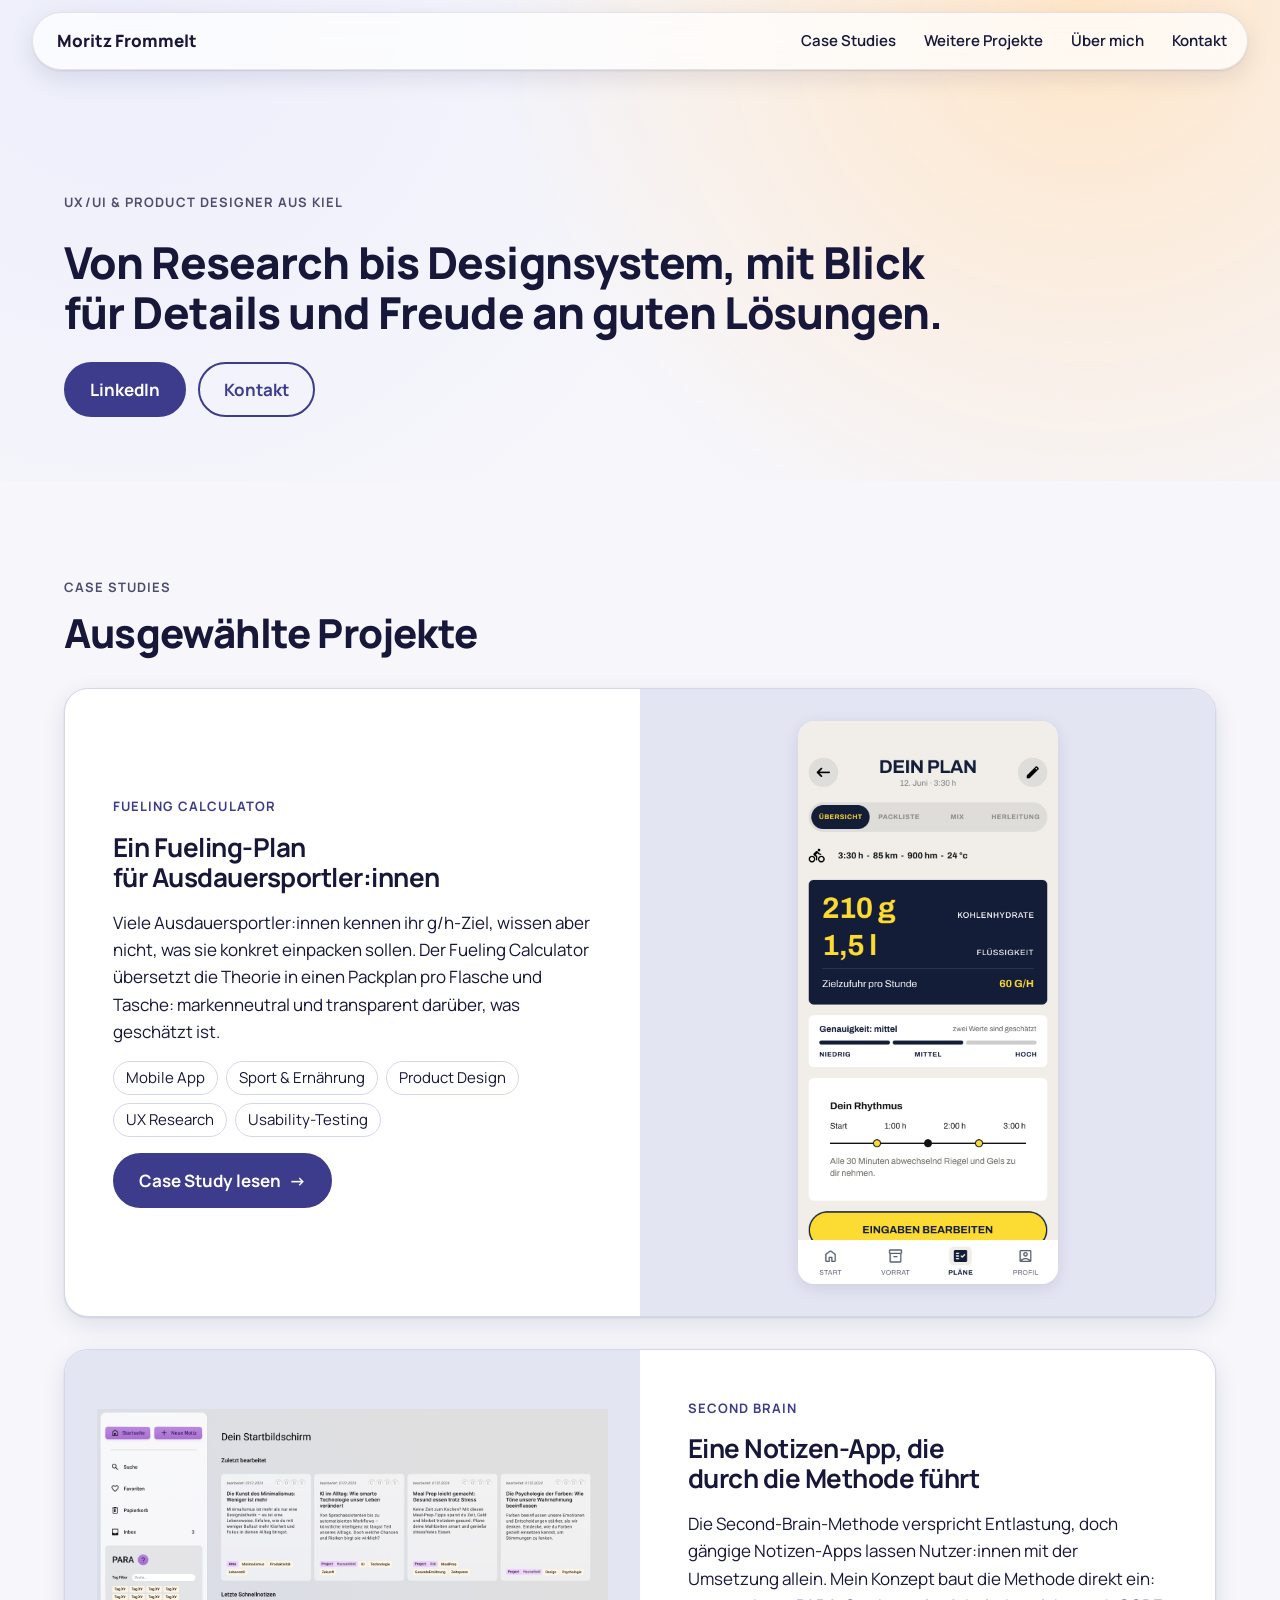
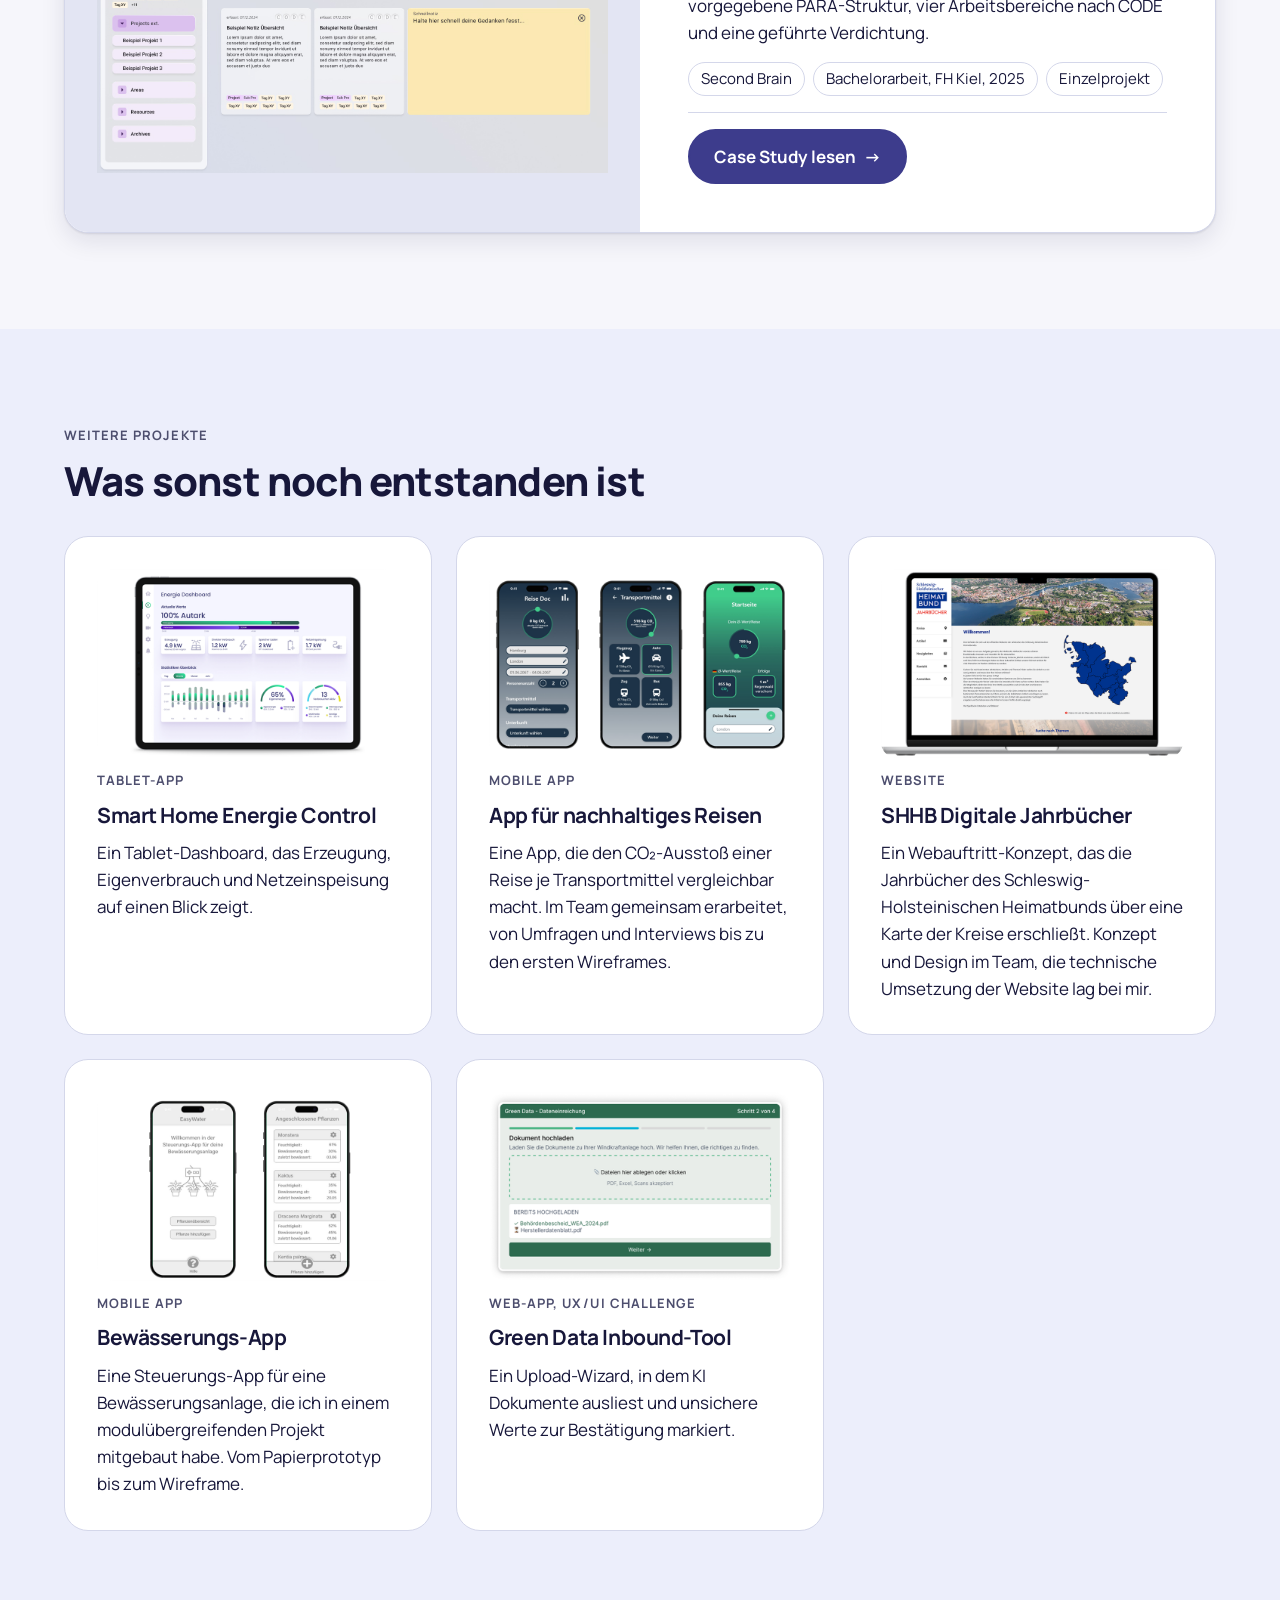
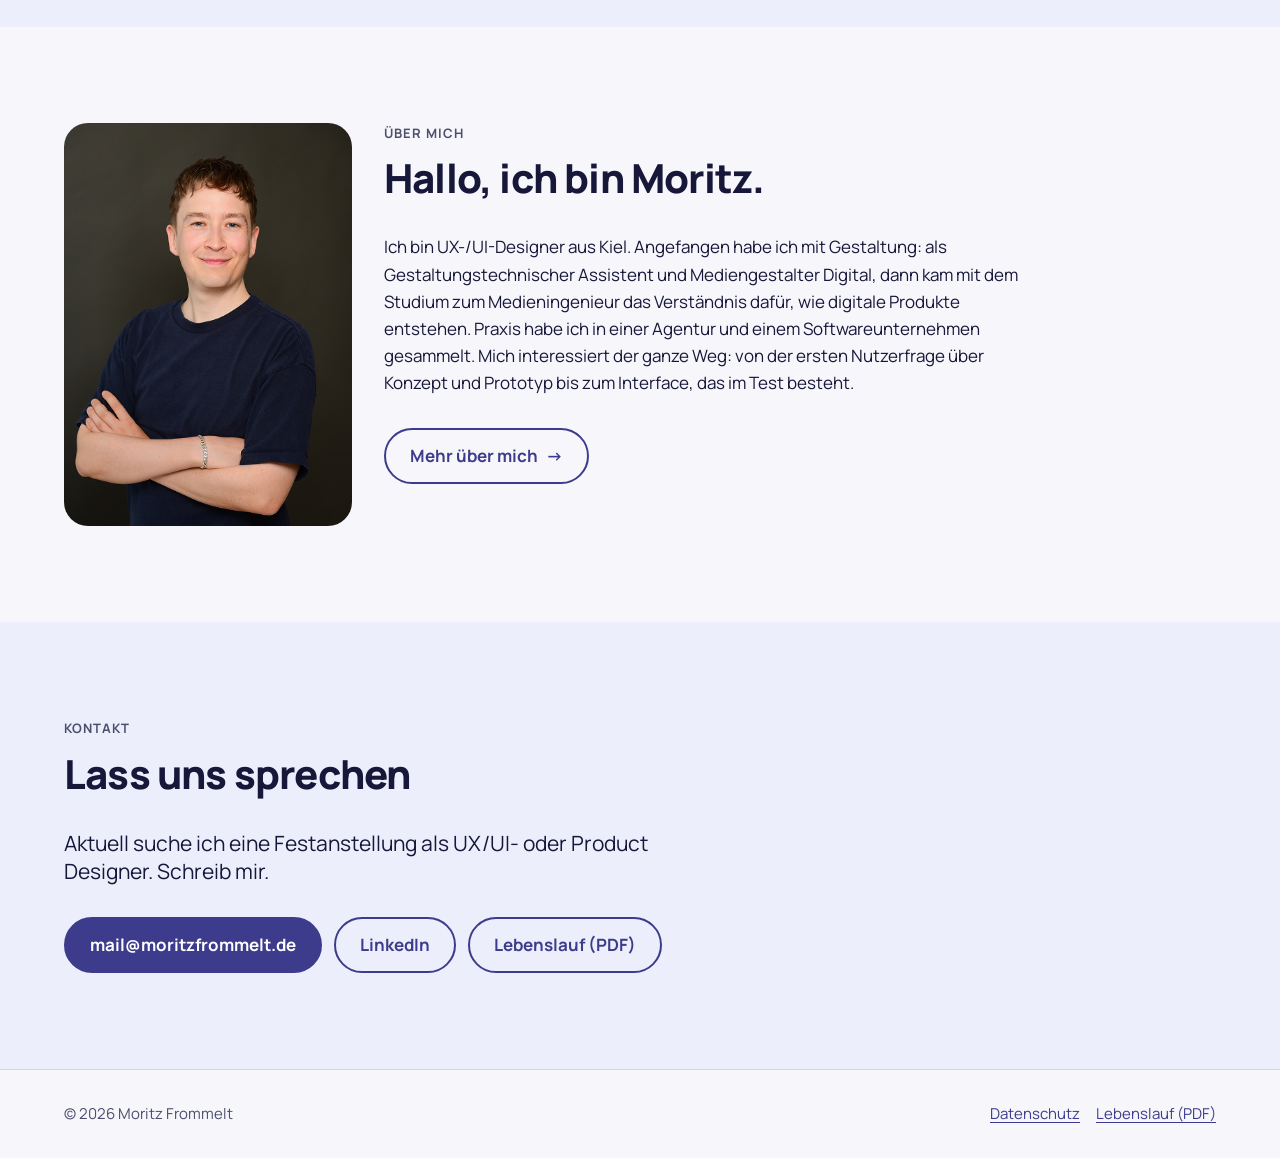
==== commit 0e804eb5: "Datenschutz und Impressum anlegen, Seite auf noindex - datenschutz.html mit vorgegebenem Text, in al" ====
--- a/index.html
+++ b/index.html
@@ -3,6 +3,7 @@
 <head>
   <meta charset="utf-8">
   <meta name="viewport" content="width=device-width, initial-scale=1">
+  <meta name="robots" content="noindex, nofollow">
   <title>UX/UI & Product Designer aus Kiel</title>
   <meta name="description" content="Portfolio von Moritz Frommelt, UX/UI- und Product Designer aus Kiel: Case Study Fueling Calculator, Bachelorarbeit Second Brain und weitere Arbeiten.">
   <link rel="stylesheet" href="style.css">
@@ -186,7 +187,7 @@
     <div class="container site-footer__inner">
       <p>© 2026 Moritz Frommelt</p>
       <ul>
-        <li><a href="impressum.html">Impressum</a></li>
+        <!-- <li><a href="impressum.html">Impressum</a></li> -->
         <li><a href="datenschutz.html">Datenschutz</a></li>
         <li><a href="unterlagen/Lebenslauf_Moritz-Frommelt_final.pdf">Lebenslauf (PDF)</a></li>
       </ul>
